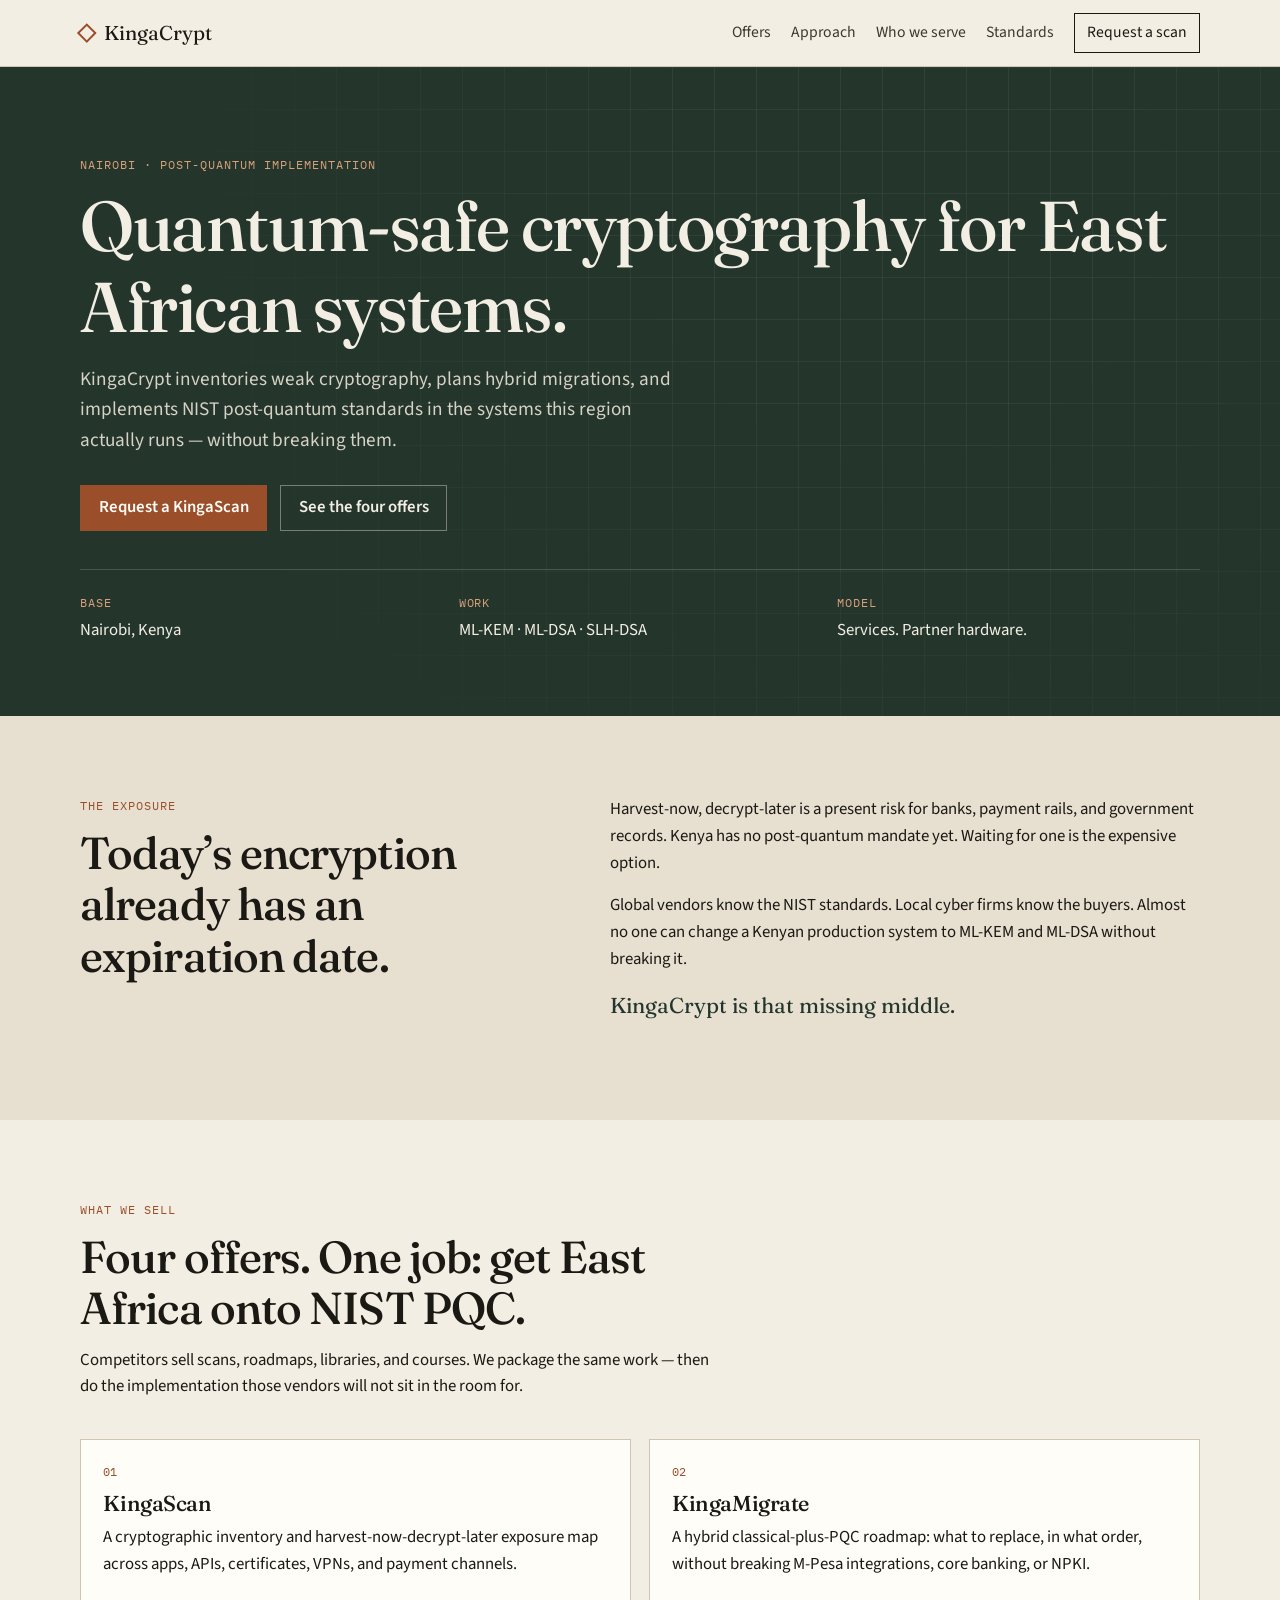
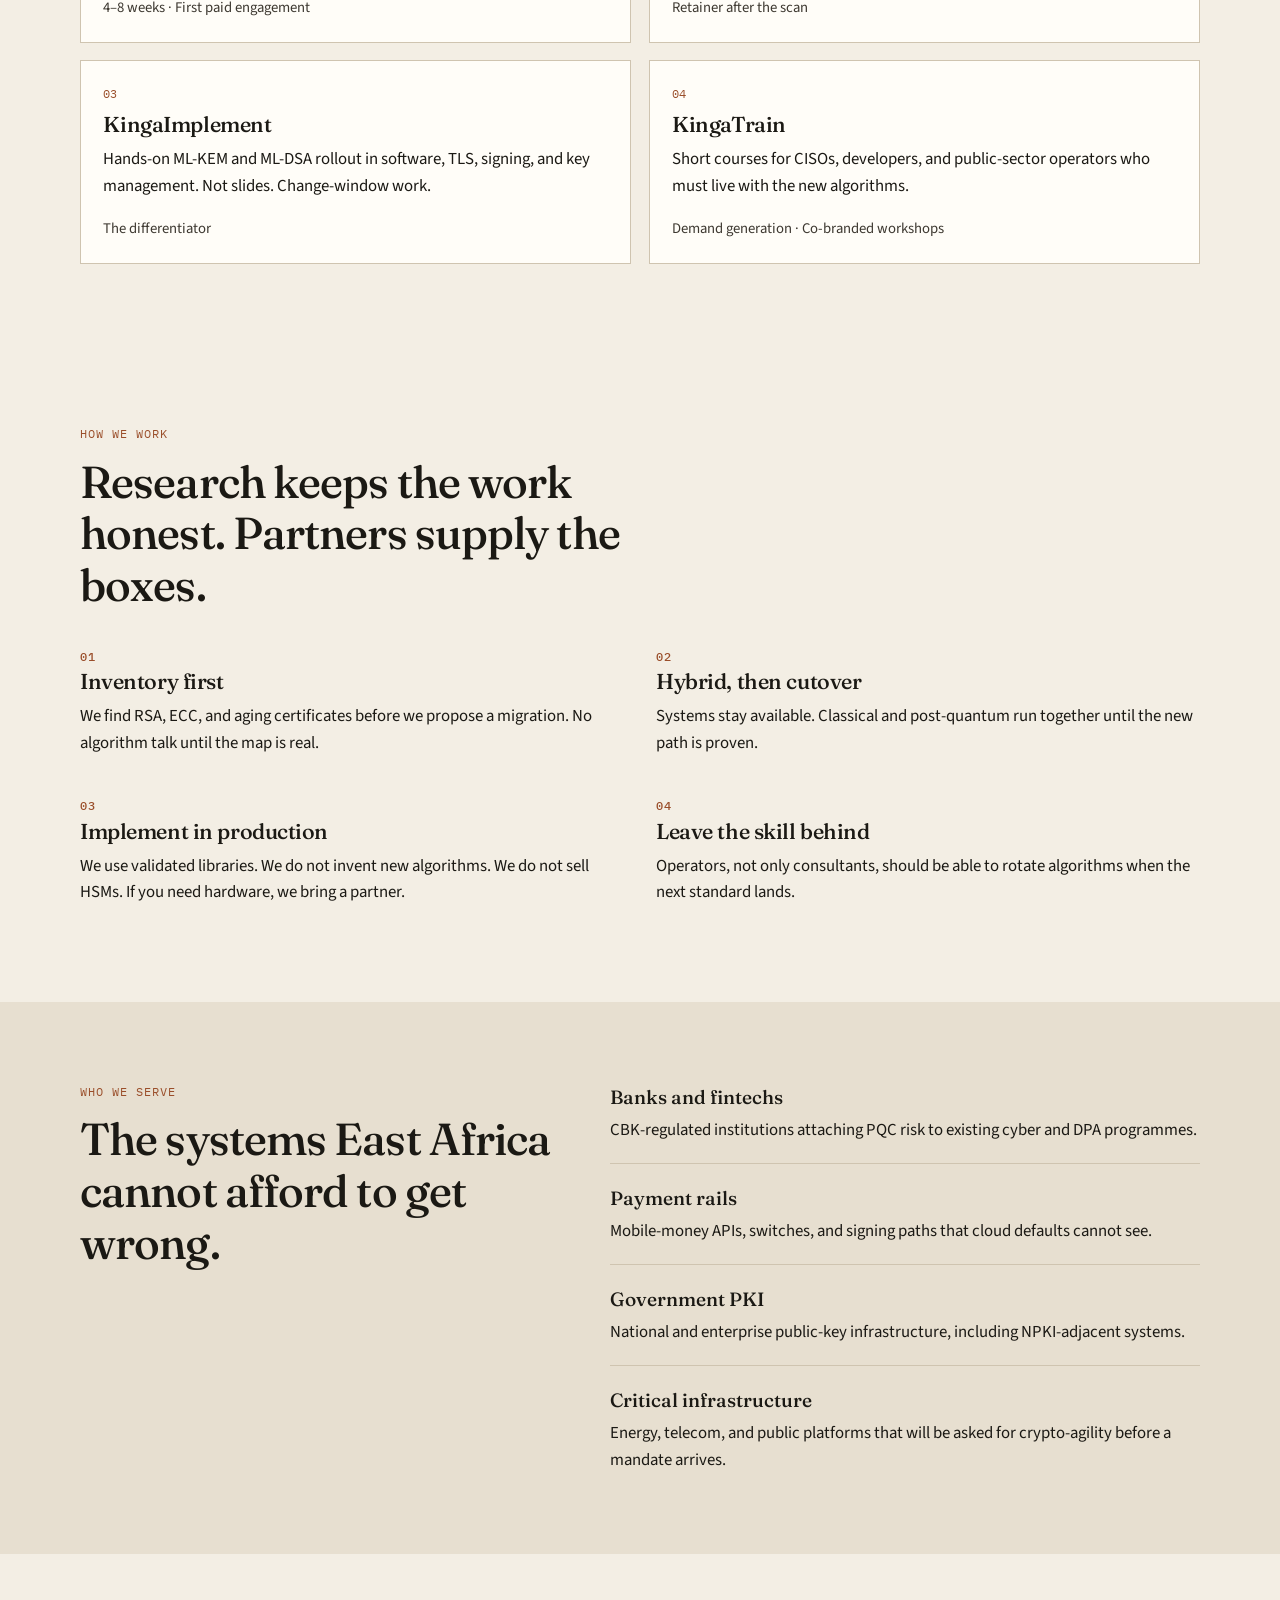
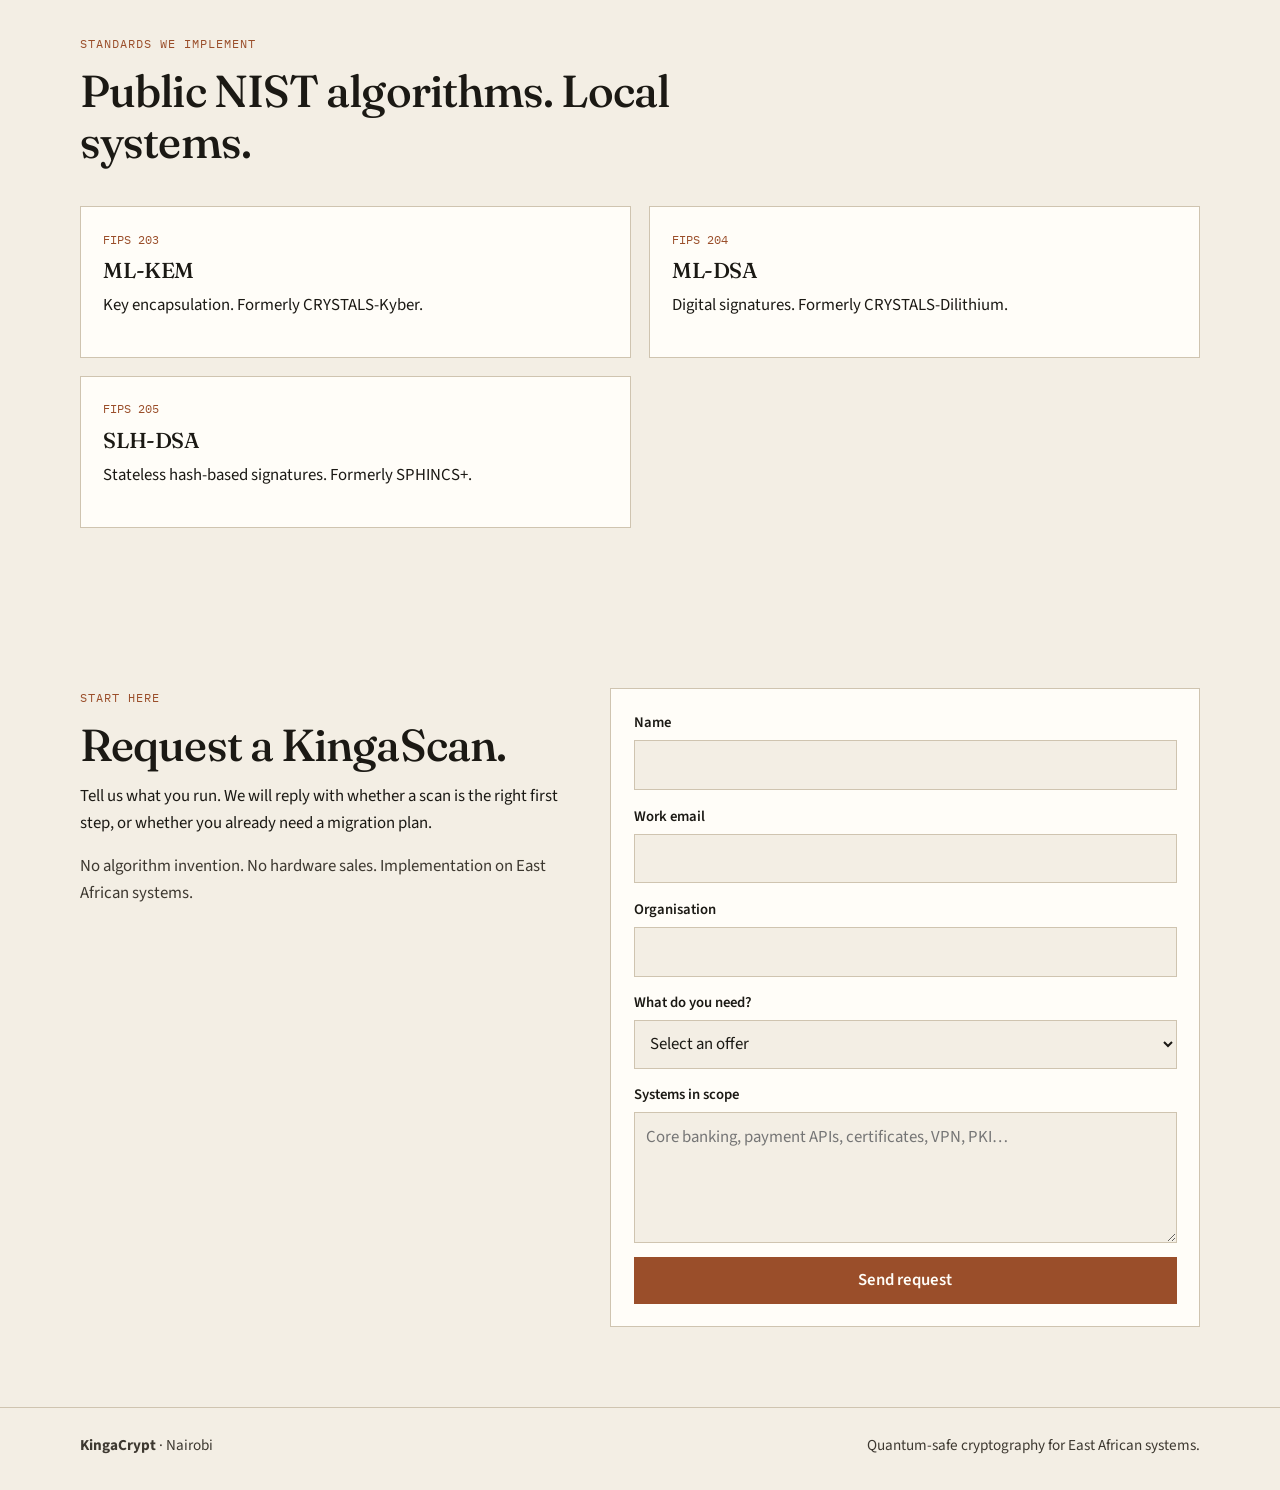
==== public/index.html @ 678ce4f2 "Point Workers assets at public so .git is not uploaded." ====
<!DOCTYPE html>
<html lang="en">
  <head>
    <meta charset="utf-8" />
    <meta name="viewport" content="width=device-width, initial-scale=1" />
    <title>KingaCrypt — Quantum-safe cryptography for East African systems</title>
    <meta
      name="description"
      content="Nairobi-based post-quantum implementation firm. We inventory cryptographic exposure, plan hybrid migrations, and implement NIST ML-KEM and ML-DSA in East African systems."
    />
    <link rel="icon" href="favicon.svg" type="image/svg+xml" />
    <link rel="preconnect" href="https://fonts.googleapis.com" />
    <link rel="preconnect" href="https://fonts.gstatic.com" crossorigin />
    <link
      href="https://fonts.googleapis.com/css2?family=Fraunces:opsz,wght@9..144,500;9..144,600&family=IBM+Plex+Mono:wght@400;500&family=Source+Sans+3:wght@400;500;600&display=swap"
      rel="stylesheet"
    />
    <link rel="stylesheet" href="styles.css" />
  </head>
  <body>
    <a class="skip-link" href="#main">Skip to content</a>

    <header class="site-header" id="top">
      <div class="shell header-inner">
        <a class="brand" href="#top" aria-label="KingaCrypt home">
          <span class="brand-mark" aria-hidden="true"></span>
          <span class="brand-name">KingaCrypt</span>
        </a>
        <button
          class="nav-toggle"
          type="button"
          aria-expanded="false"
          aria-controls="site-nav"
        >
          Menu
        </button>
        <nav class="site-nav" id="site-nav" aria-label="Primary">
          <a href="#offers">Offers</a>
          <a href="#approach">Approach</a>
          <a href="#who">Who we serve</a>
          <a href="#standards">Standards</a>
          <a class="nav-cta" href="#contact">Request a scan</a>
        </nav>
      </div>
    </header>

    <main id="main">
      <section class="hero">
        <div class="hero-lattice" aria-hidden="true"></div>
        <div class="shell hero-inner">
          <p class="eyebrow">Nairobi · Post-quantum implementation</p>
          <h1>Quantum-safe cryptography for East African systems.</h1>
          <p class="lede">
            KingaCrypt inventories weak cryptography, plans hybrid migrations,
            and implements NIST post-quantum standards in the systems this
            region actually runs — without breaking them.
          </p>
          <div class="hero-actions">
            <a class="btn btn-primary" href="#contact">Request a KingaScan</a>
            <a class="btn btn-ghost" href="#offers">See the four offers</a>
          </div>
          <dl class="hero-meta">
            <div>
              <dt>Base</dt>
              <dd>Nairobi, Kenya</dd>
            </div>
            <div>
              <dt>Work</dt>
              <dd>ML-KEM · ML-DSA · SLH-DSA</dd>
            </div>
            <div>
              <dt>Model</dt>
              <dd>Services. Partner hardware.</dd>
            </div>
          </dl>
        </div>
      </section>

      <section class="problem" id="problem">
        <div class="shell split">
          <div>
            <p class="eyebrow">The exposure</p>
            <h2>Today’s encryption already has an expiration date.</h2>
          </div>
          <div class="prose">
            <p>
              Harvest-now, decrypt-later is a present risk for banks, payment
              rails, and government records. Kenya has no post-quantum mandate
              yet. Waiting for one is the expensive option.
            </p>
            <p>
              Global vendors know the NIST standards. Local cyber firms know
              the buyers. Almost no one can change a Kenyan production system
              to ML-KEM and ML-DSA without breaking it.
            </p>
            <p class="emphasis">KingaCrypt is that missing middle.</p>
          </div>
        </div>
      </section>

      <section class="offers" id="offers">
        <div class="shell">
          <div class="section-head">
            <p class="eyebrow">What we sell</p>
            <h2>Four offers. One job: get East Africa onto NIST PQC.</h2>
            <p>
              Competitors sell scans, roadmaps, libraries, and courses. We
              package the same work — then do the implementation those vendors
              will not sit in the room for.
            </p>
          </div>
          <div class="offer-grid">
            <article class="offer">
              <p class="offer-code">01</p>
              <h3>KingaScan</h3>
              <p>
                A cryptographic inventory and harvest-now-decrypt-later
                exposure map across apps, APIs, certificates, VPNs, and
                payment channels.
              </p>
              <p class="offer-meta">4–8 weeks · First paid engagement</p>
            </article>
            <article class="offer">
              <p class="offer-code">02</p>
              <h3>KingaMigrate</h3>
              <p>
                A hybrid classical-plus-PQC roadmap: what to replace, in what
                order, without breaking M-Pesa integrations, core banking, or
                NPKI.
              </p>
              <p class="offer-meta">Retainer after the scan</p>
            </article>
            <article class="offer">
              <p class="offer-code">03</p>
              <h3>KingaImplement</h3>
              <p>
                Hands-on ML-KEM and ML-DSA rollout in software, TLS, signing,
                and key management. Not slides. Change-window work.
              </p>
              <p class="offer-meta">The differentiator</p>
            </article>
            <article class="offer">
              <p class="offer-code">04</p>
              <h3>KingaTrain</h3>
              <p>
                Short courses for CISOs, developers, and public-sector
                operators who must live with the new algorithms.
              </p>
              <p class="offer-meta">Demand generation · Co-branded workshops</p>
            </article>
          </div>
        </div>
      </section>

      <section class="approach" id="approach">
        <div class="shell">
          <div class="section-head">
            <p class="eyebrow">How we work</p>
            <h2>Research keeps the work honest. Partners supply the boxes.</h2>
          </div>
          <ol class="steps">
            <li>
              <h3>Inventory first</h3>
              <p>
                We find RSA, ECC, and aging certificates before we propose a
                migration. No algorithm talk until the map is real.
              </p>
            </li>
            <li>
              <h3>Hybrid, then cutover</h3>
              <p>
                Systems stay available. Classical and post-quantum run together
                until the new path is proven.
              </p>
            </li>
            <li>
              <h3>Implement in production</h3>
              <p>
                We use validated libraries. We do not invent new algorithms. We
                do not sell HSMs. If you need hardware, we bring a partner.
              </p>
            </li>
            <li>
              <h3>Leave the skill behind</h3>
              <p>
                Operators, not only consultants, should be able to rotate
                algorithms when the next standard lands.
              </p>
            </li>
          </ol>
        </div>
      </section>

      <section class="who" id="who">
        <div class="shell split">
          <div>
            <p class="eyebrow">Who we serve</p>
            <h2>The systems East Africa cannot afford to get wrong.</h2>
          </div>
          <ul class="who-list">
            <li>
              <strong>Banks and fintechs</strong>
              CBK-regulated institutions attaching PQC risk to existing cyber
              and DPA programmes.
            </li>
            <li>
              <strong>Payment rails</strong>
              Mobile-money APIs, switches, and signing paths that cloud
              defaults cannot see.
            </li>
            <li>
              <strong>Government PKI</strong>
              National and enterprise public-key infrastructure, including
              NPKI-adjacent systems.
            </li>
            <li>
              <strong>Critical infrastructure</strong>
              Energy, telecom, and public platforms that will be asked for
              crypto-agility before a mandate arrives.
            </li>
          </ul>
        </div>
      </section>

      <section class="standards" id="standards">
        <div class="shell">
          <div class="section-head">
            <p class="eyebrow">Standards we implement</p>
            <h2>Public NIST algorithms. Local systems.</h2>
          </div>
          <div class="std-grid">
            <article>
              <p class="std-code">FIPS 203</p>
              <h3>ML-KEM</h3>
              <p>Key encapsulation. Formerly CRYSTALS-Kyber.</p>
            </article>
            <article>
              <p class="std-code">FIPS 204</p>
              <h3>ML-DSA</h3>
              <p>Digital signatures. Formerly CRYSTALS-Dilithium.</p>
            </article>
            <article>
              <p class="std-code">FIPS 205</p>
              <h3>SLH-DSA</h3>
              <p>Stateless hash-based signatures. Formerly SPHINCS+.</p>
            </article>
          </div>
        </div>
      </section>

      <section class="contact" id="contact">
        <div class="shell contact-grid">
          <div>
            <p class="eyebrow">Start here</p>
            <h2>Request a KingaScan.</h2>
            <p>
              Tell us what you run. We will reply with whether a scan is the
              right first step, or whether you already need a migration plan.
            </p>
            <p class="contact-note">
              No algorithm invention. No hardware sales. Implementation on
              East African systems.
            </p>
          </div>
          <form class="contact-form" id="scan-form" novalidate>
            <div class="field">
              <label for="name">Name</label>
              <input id="name" name="name" type="text" autocomplete="name" required />
            </div>
            <div class="field">
              <label for="email">Work email</label>
              <input
                id="email"
                name="email"
                type="email"
                autocomplete="email"
                required
              />
            </div>
            <div class="field">
              <label for="org">Organisation</label>
              <input id="org" name="org" type="text" autocomplete="organization" required />
            </div>
            <div class="field">
              <label for="need">What do you need?</label>
              <select id="need" name="need" required>
                <option value="">Select an offer</option>
                <option value="scan">KingaScan — cryptographic inventory</option>
                <option value="migrate">KingaMigrate — hybrid roadmap</option>
                <option value="implement">KingaImplement — production rollout</option>
                <option value="train">KingaTrain — team workshop</option>
              </select>
            </div>
            <div class="field">
              <label for="message">Systems in scope</label>
              <textarea
                id="message"
                name="message"
                rows="4"
                placeholder="Core banking, payment APIs, certificates, VPN, PKI…"
              ></textarea>
            </div>
            <p class="form-status" id="form-status" role="status" hidden></p>
            <button class="btn btn-primary" type="submit">Send request</button>
          </form>
        </div>
      </section>
    </main>

    <footer class="site-footer">
      <div class="shell footer-inner">
        <p><strong>KingaCrypt</strong> · Nairobi</p>
        <p>Quantum-safe cryptography for East African systems.</p>
      </div>
    </footer>

    <script src="main.js"></script>
  </body>
</html>
---- public/styles.css ----
:root {
  --ink: #1b1914;
  --ink-soft: #3d3830;
  --paper: #f3eee4;
  --paper-deep: #e7dfd0;
  --rule: #cfc4b0;
  --copper: #9a4e2a;
  --copper-deep: #7c3c1f;
  --forest: #24362c;
  --forest-soft: #335043;
  --white: #fffdf8;
  --danger: #8a2a1f;
  --max: 1120px;
  --serif: "Fraunces", "Times New Roman", serif;
  --sans: "Source Sans 3", "Segoe UI", sans-serif;
  --mono: "IBM Plex Mono", "Consolas", monospace;
}

*,
*::before,
*::after {
  box-sizing: border-box;
}

html {
  scroll-behavior: smooth;
  scroll-padding-top: 5rem;
}

body {
  margin: 0;
  color: var(--ink);
  background: var(--paper);
  font-family: var(--sans);
  font-size: 1.05rem;
  line-height: 1.6;
}

img {
  max-width: 100%;
}

a {
  color: var(--copper-deep);
}

h1,
h2,
h3 {
  font-family: var(--serif);
  font-weight: 500;
  line-height: 1.15;
  letter-spacing: -0.02em;
}

h1 {
  font-size: clamp(2.4rem, 6vw, 4.4rem);
  margin: 0 0 1rem;
}

h2 {
  font-size: clamp(1.8rem, 4vw, 2.8rem);
  margin: 0 0 0.8rem;
}

h3 {
  font-size: 1.35rem;
  margin: 0 0 0.5rem;
}

p {
  margin: 0 0 1rem;
}

ul,
ol {
  margin: 0;
  padding: 0;
}

.skip-link {
  position: absolute;
  left: 1rem;
  top: -3rem;
  background: var(--ink);
  color: var(--white);
  padding: 0.5rem 0.8rem;
  z-index: 20;
}

.skip-link:focus {
  top: 1rem;
}

.shell {
  width: min(var(--max), calc(100% - 2.4rem));
  margin: 0 auto;
}

.eyebrow {
  font-family: var(--mono);
  font-size: 0.78rem;
  letter-spacing: 0.08em;
  text-transform: uppercase;
  color: var(--copper);
  margin-bottom: 0.7rem;
}

.lede {
  font-size: 1.2rem;
  color: var(--ink-soft);
  max-width: 38rem;
}

.emphasis {
  font-family: var(--serif);
  font-size: 1.35rem;
  color: var(--forest);
}

.site-header {
  position: sticky;
  top: 0;
  z-index: 10;
  background: rgba(243, 238, 228, 0.94);
  border-bottom: 1px solid var(--rule);
}

.header-inner {
  display: flex;
  align-items: center;
  justify-content: space-between;
  gap: 1rem;
  min-height: 4.1rem;
}

.brand {
  display: flex;
  align-items: center;
  gap: 0.65rem;
  text-decoration: none;
  color: var(--ink);
}

.brand-mark {
  width: 0.85rem;
  height: 0.85rem;
  border: 2px solid var(--copper);
  transform: rotate(45deg);
}

.brand-name {
  font-family: var(--serif);
  font-size: 1.25rem;
}

.nav-toggle {
  display: none;
  border: 1px solid var(--rule);
  background: var(--white);
  color: var(--ink);
  font: inherit;
  padding: 0.4rem 0.7rem;
}

.site-nav {
  display: flex;
  align-items: center;
  gap: 1.25rem;
}

.site-nav a {
  text-decoration: none;
  color: var(--ink-soft);
  font-size: 0.98rem;
}

.site-nav a:hover,
.site-nav a:focus-visible {
  color: var(--ink);
}

.nav-cta {
  border: 1px solid var(--ink);
  padding: 0.4rem 0.75rem;
  color: var(--ink) !important;
}

.hero {
  position: relative;
  overflow: hidden;
  background: var(--forest);
  color: var(--paper);
  padding: 5.5rem 0 4.5rem;
}

.hero-lattice {
  position: absolute;
  inset: 0;
  background-image:
    linear-gradient(rgba(243, 238, 228, 0.06) 1px, transparent 1px),
    linear-gradient(90deg, rgba(243, 238, 228, 0.06) 1px, transparent 1px);
  background-size: 42px 42px;
  mask-image: radial-gradient(circle at 70% 20%, #000 20%, transparent 75%);
}

.hero-inner {
  position: relative;
}

.hero .eyebrow {
  color: #d9a07a;
}

.hero .lede {
  color: #d8d2c6;
}

.hero-actions {
  display: flex;
  flex-wrap: wrap;
  gap: 0.8rem;
  margin: 1.8rem 0 2.4rem;
}

.btn {
  display: inline-flex;
  align-items: center;
  justify-content: center;
  min-height: 2.7rem;
  padding: 0.55rem 1.1rem;
  text-decoration: none;
  font: inherit;
  font-weight: 600;
  border: 1px solid transparent;
  cursor: pointer;
}

.btn-primary {
  background: var(--copper);
  color: var(--white);
  border-color: var(--copper);
}

.btn-primary:hover,
.btn-primary:focus-visible {
  background: var(--copper-deep);
}

.btn-ghost {
  background: transparent;
  color: var(--paper);
  border-color: rgba(243, 238, 228, 0.4);
}

.hero-meta {
  display: grid;
  grid-template-columns: repeat(3, minmax(0, 1fr));
  gap: 1rem;
  margin: 0;
  padding-top: 1.5rem;
  border-top: 1px solid rgba(243, 238, 228, 0.18);
}

.hero-meta dt {
  font-family: var(--mono);
  font-size: 0.72rem;
  letter-spacing: 0.08em;
  text-transform: uppercase;
  color: #d9a07a;
}

.hero-meta dd {
  margin: 0.25rem 0 0;
}

.problem,
.offers,
.approach,
.who,
.standards,
.contact {
  padding: 5rem 0;
}

.problem,
.who {
  background: var(--paper-deep);
}

.split {
  display: grid;
  grid-template-columns: minmax(0, 0.9fr) minmax(0, 1.1fr);
  gap: 3rem;
  align-items: start;
}

.section-head {
  max-width: 40rem;
  margin-bottom: 2.4rem;
}

.offer-grid,
.std-grid {
  display: grid;
  grid-template-columns: repeat(2, minmax(0, 1fr));
  gap: 1.1rem;
}

.offer,
.std-grid article {
  background: var(--white);
  border: 1px solid var(--rule);
  padding: 1.4rem;
}

.offer-code,
.std-code {
  font-family: var(--mono);
  font-size: 0.78rem;
  color: var(--copper);
  margin-bottom: 0.6rem;
}

.offer-meta {
  margin: 1.1rem 0 0;
  font-size: 0.92rem;
  color: var(--ink-soft);
}

.steps {
  list-style: none;
  display: grid;
  grid-template-columns: repeat(2, minmax(0, 1fr));
  gap: 1.6rem 2rem;
  counter-reset: step;
}

.steps li {
  counter-increment: step;
}

.steps h3::before {
  content: counter(step, decimal-leading-zero);
  display: block;
  font-family: var(--mono);
  font-size: 0.78rem;
  color: var(--copper);
  margin-bottom: 0.45rem;
  letter-spacing: 0.06em;
}

.who-list {
  list-style: none;
}

.who-list li + li {
  margin-top: 1.2rem;
  padding-top: 1.2rem;
  border-top: 1px solid var(--rule);
}

.who-list strong {
  display: block;
  font-family: var(--serif);
  font-size: 1.2rem;
  font-weight: 500;
  margin-bottom: 0.25rem;
}

.contact-grid {
  display: grid;
  grid-template-columns: minmax(0, 0.9fr) minmax(0, 1.1fr);
  gap: 3rem;
}

.contact-note {
  color: var(--ink-soft);
}

.contact-form {
  display: grid;
  gap: 0.9rem;
  background: var(--white);
  border: 1px solid var(--rule);
  padding: 1.4rem;
}

.field {
  display: grid;
  gap: 0.35rem;
}

.field label {
  font-size: 0.92rem;
  font-weight: 600;
}

.field input,
.field select,
.field textarea {
  width: 100%;
  border: 1px solid var(--rule);
  background: var(--paper);
  color: var(--ink);
  font: inherit;
  padding: 0.65rem 0.7rem;
}

.field input:focus,
.field select:focus,
.field textarea:focus {
  outline: 2px solid var(--forest-soft);
  outline-offset: 1px;
}

.field.invalid input,
.field.invalid select,
.field.invalid textarea {
  border-color: var(--danger);
}

.form-status {
  margin: 0;
  font-size: 0.95rem;
}

.form-status.is-error {
  color: var(--danger);
}

.form-status.is-success {
  color: var(--forest);
}

.site-footer {
  border-top: 1px solid var(--rule);
  padding: 1.6rem 0 2rem;
  color: var(--ink-soft);
  font-size: 0.95rem;
}

.footer-inner {
  display: flex;
  justify-content: space-between;
  gap: 1rem;
  flex-wrap: wrap;
}

.site-footer p {
  margin: 0;
}

@media (max-width: 820px) {
  .nav-toggle {
    display: inline-flex;
  }

  .site-nav {
    display: none;
    position: absolute;
    left: 0;
    right: 0;
    top: 4.1rem;
    background: var(--paper);
    border-bottom: 1px solid var(--rule);
    flex-direction: column;
    align-items: stretch;
    padding: 0.8rem 1.2rem 1.1rem;
    gap: 0.7rem;
  }

  .site-nav.is-open {
    display: flex;
  }

  .hero-meta,
  .split,
  .offer-grid,
  .std-grid,
  .steps,
  .contact-grid {
    grid-template-columns: 1fr;
  }

  .hero {
    padding: 3.6rem 0 3rem;
  }

  .problem,
  .offers,
  .approach,
  .who,
  .standards,
  .contact {
    padding: 3.4rem 0;
  }
}
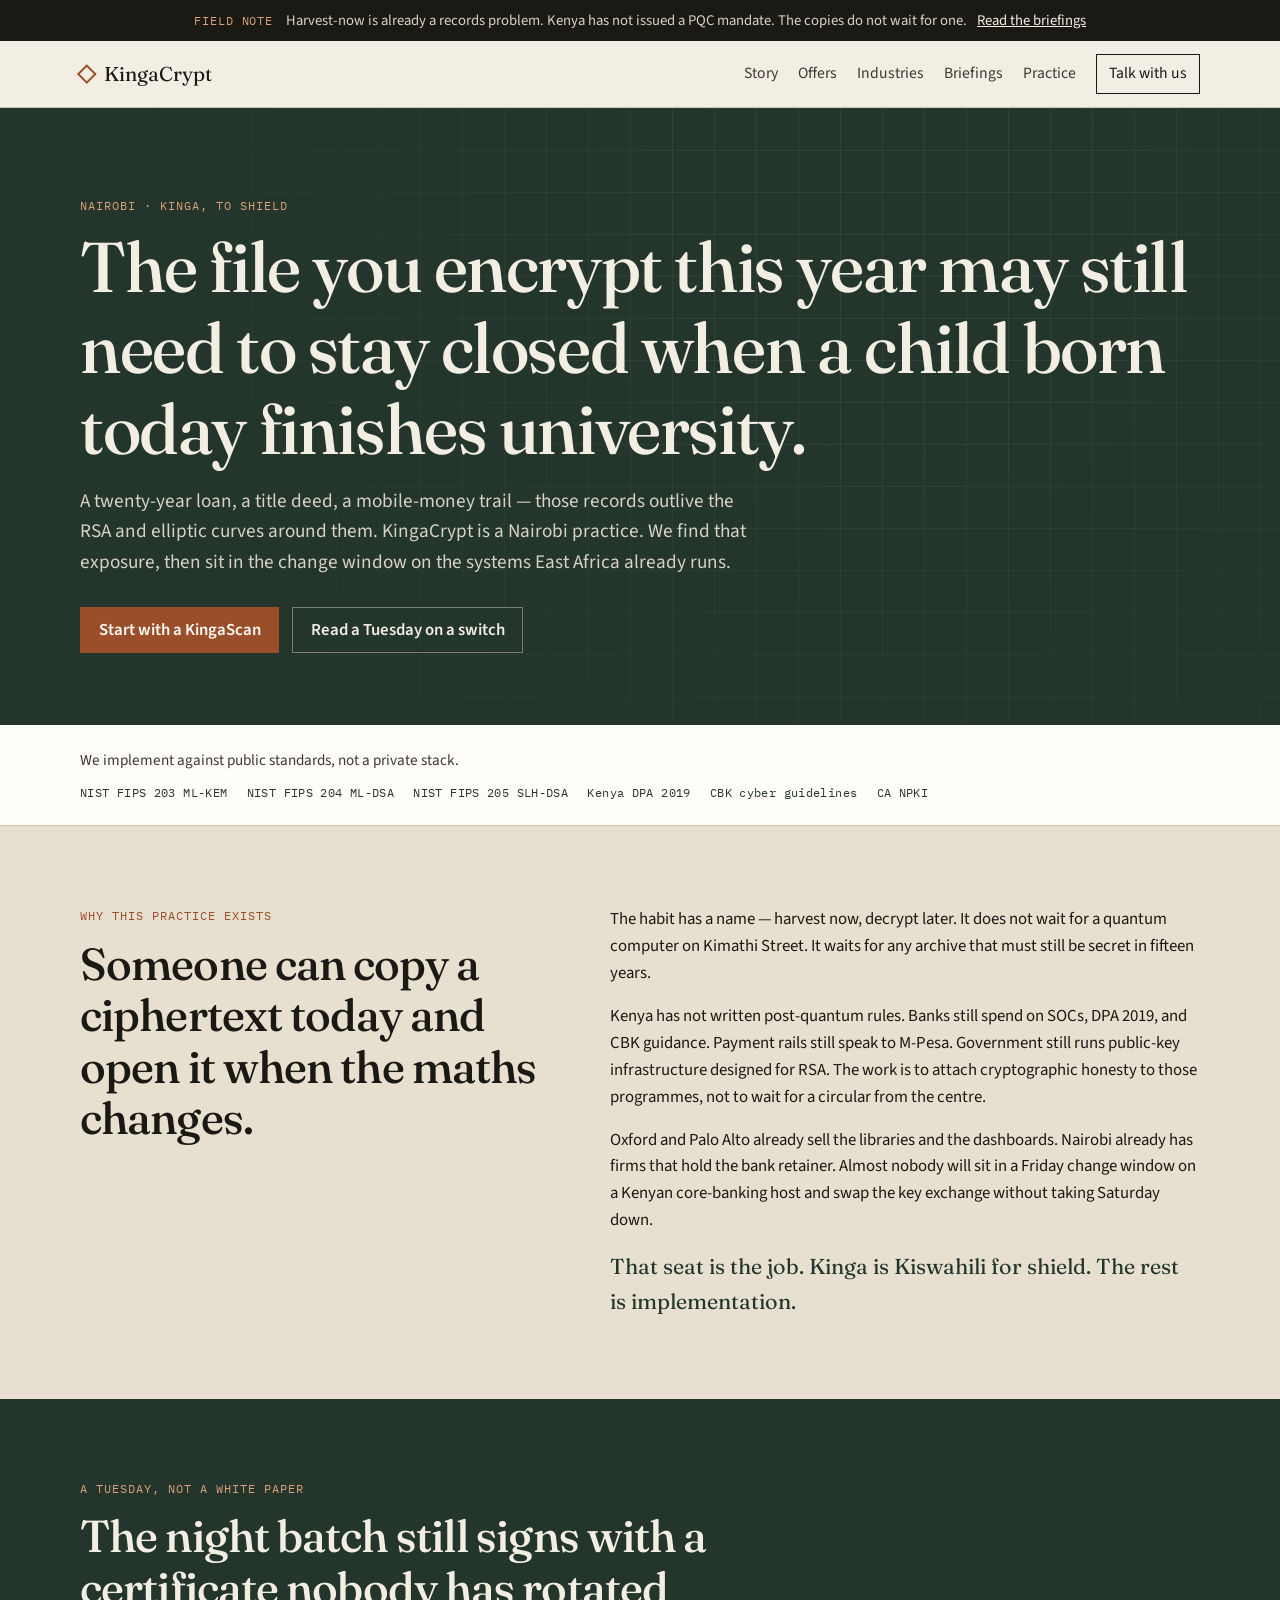
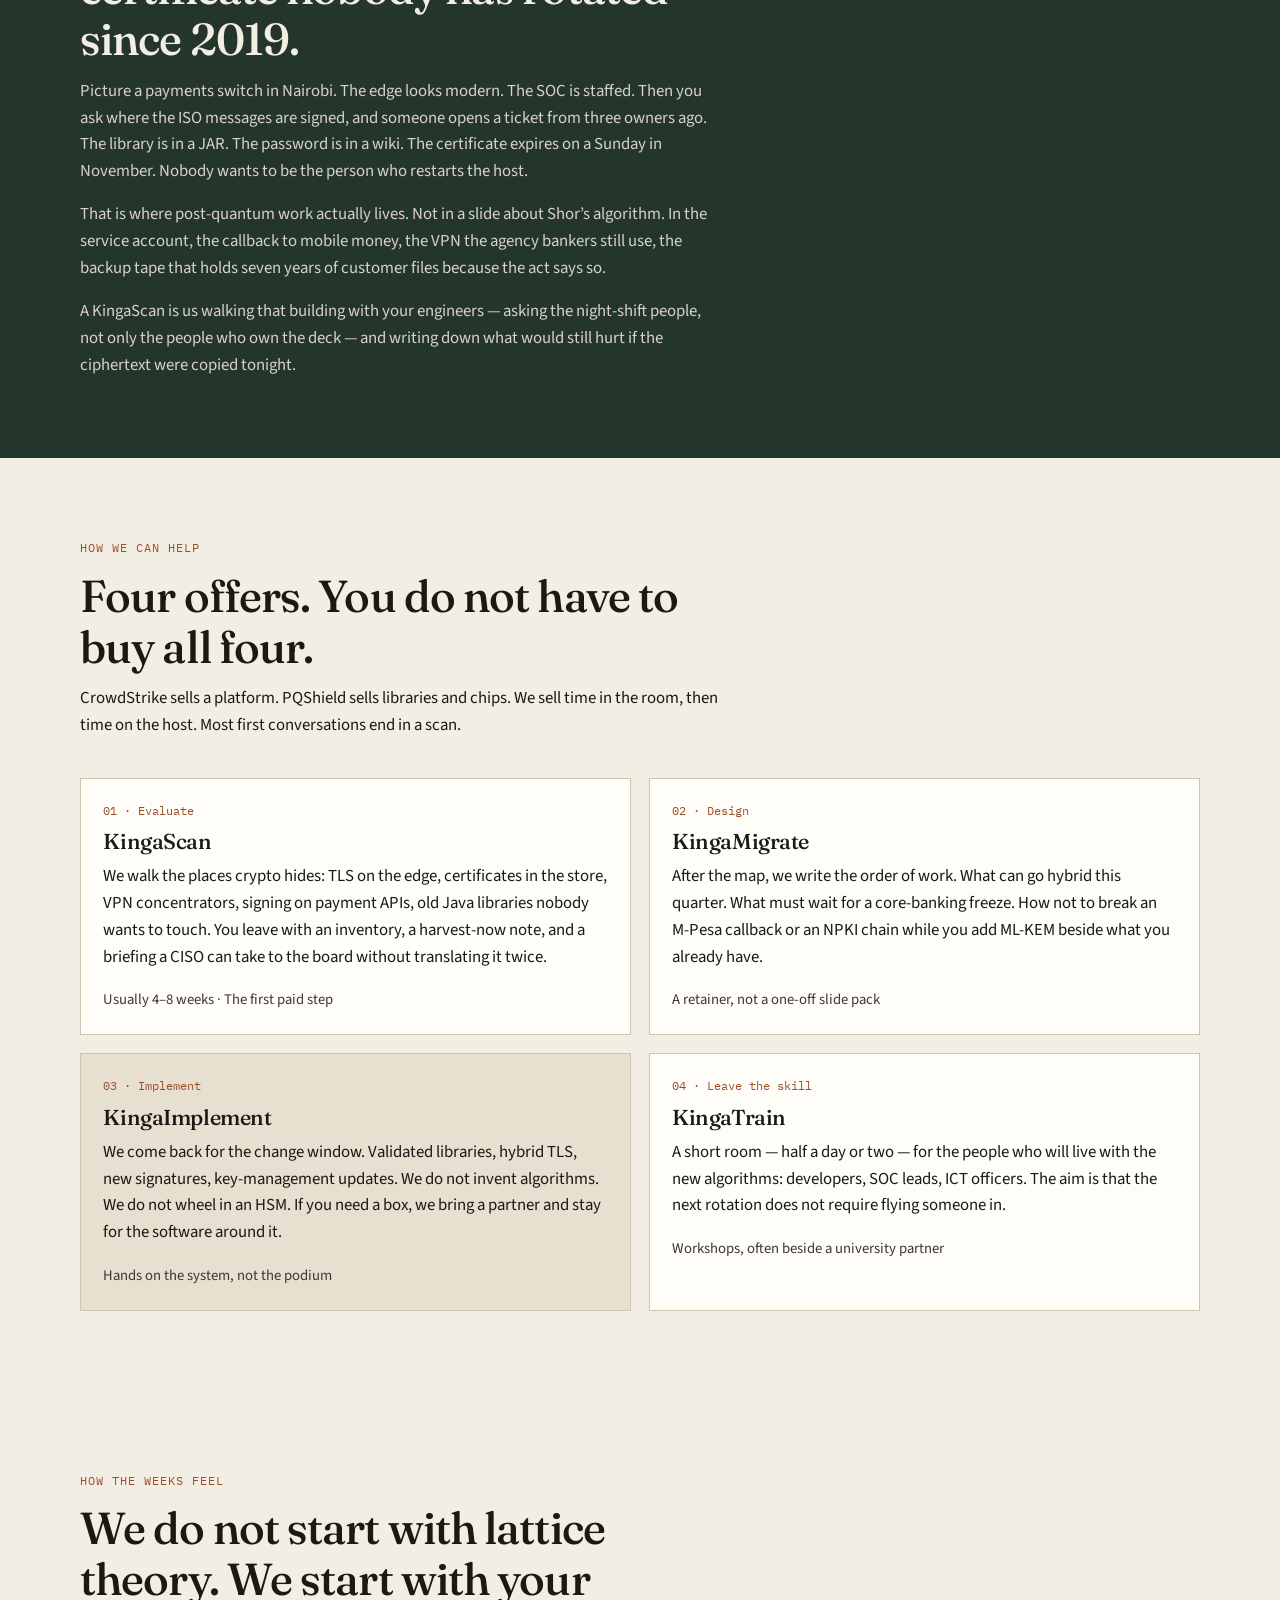
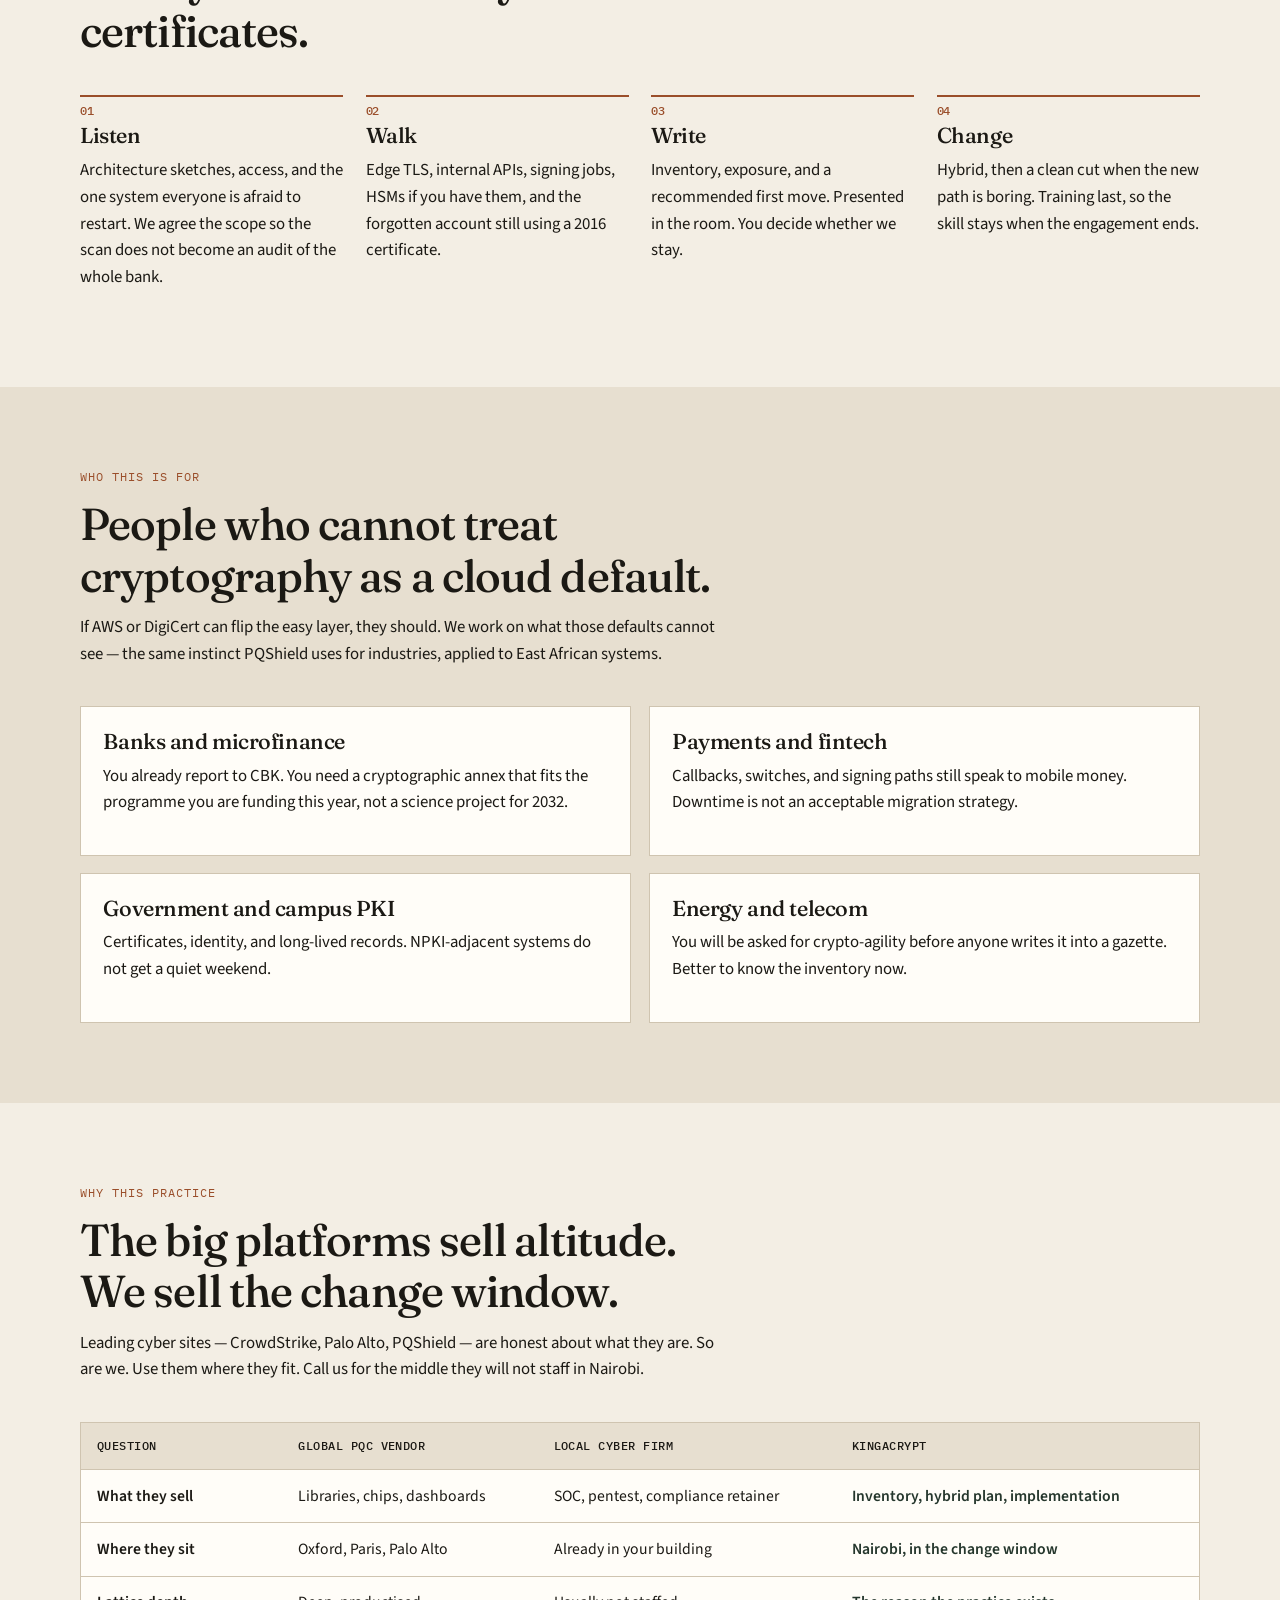
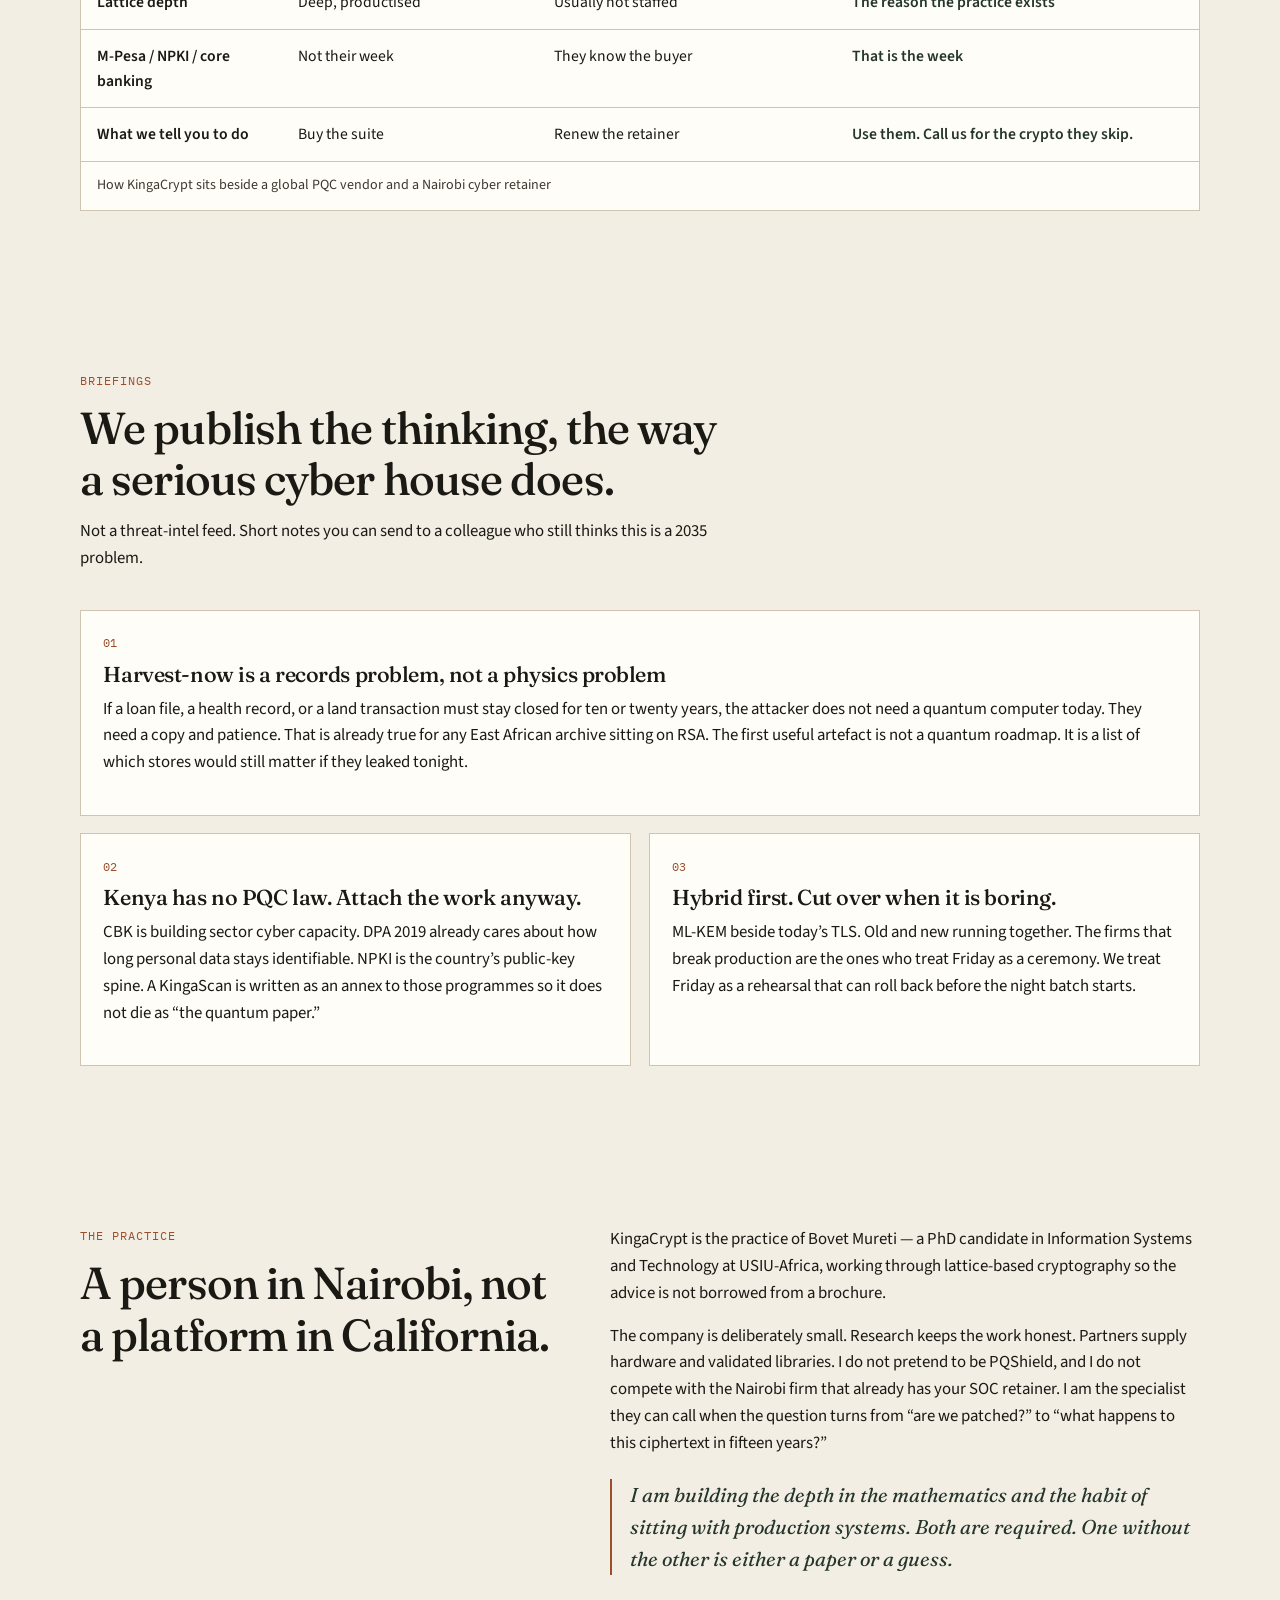
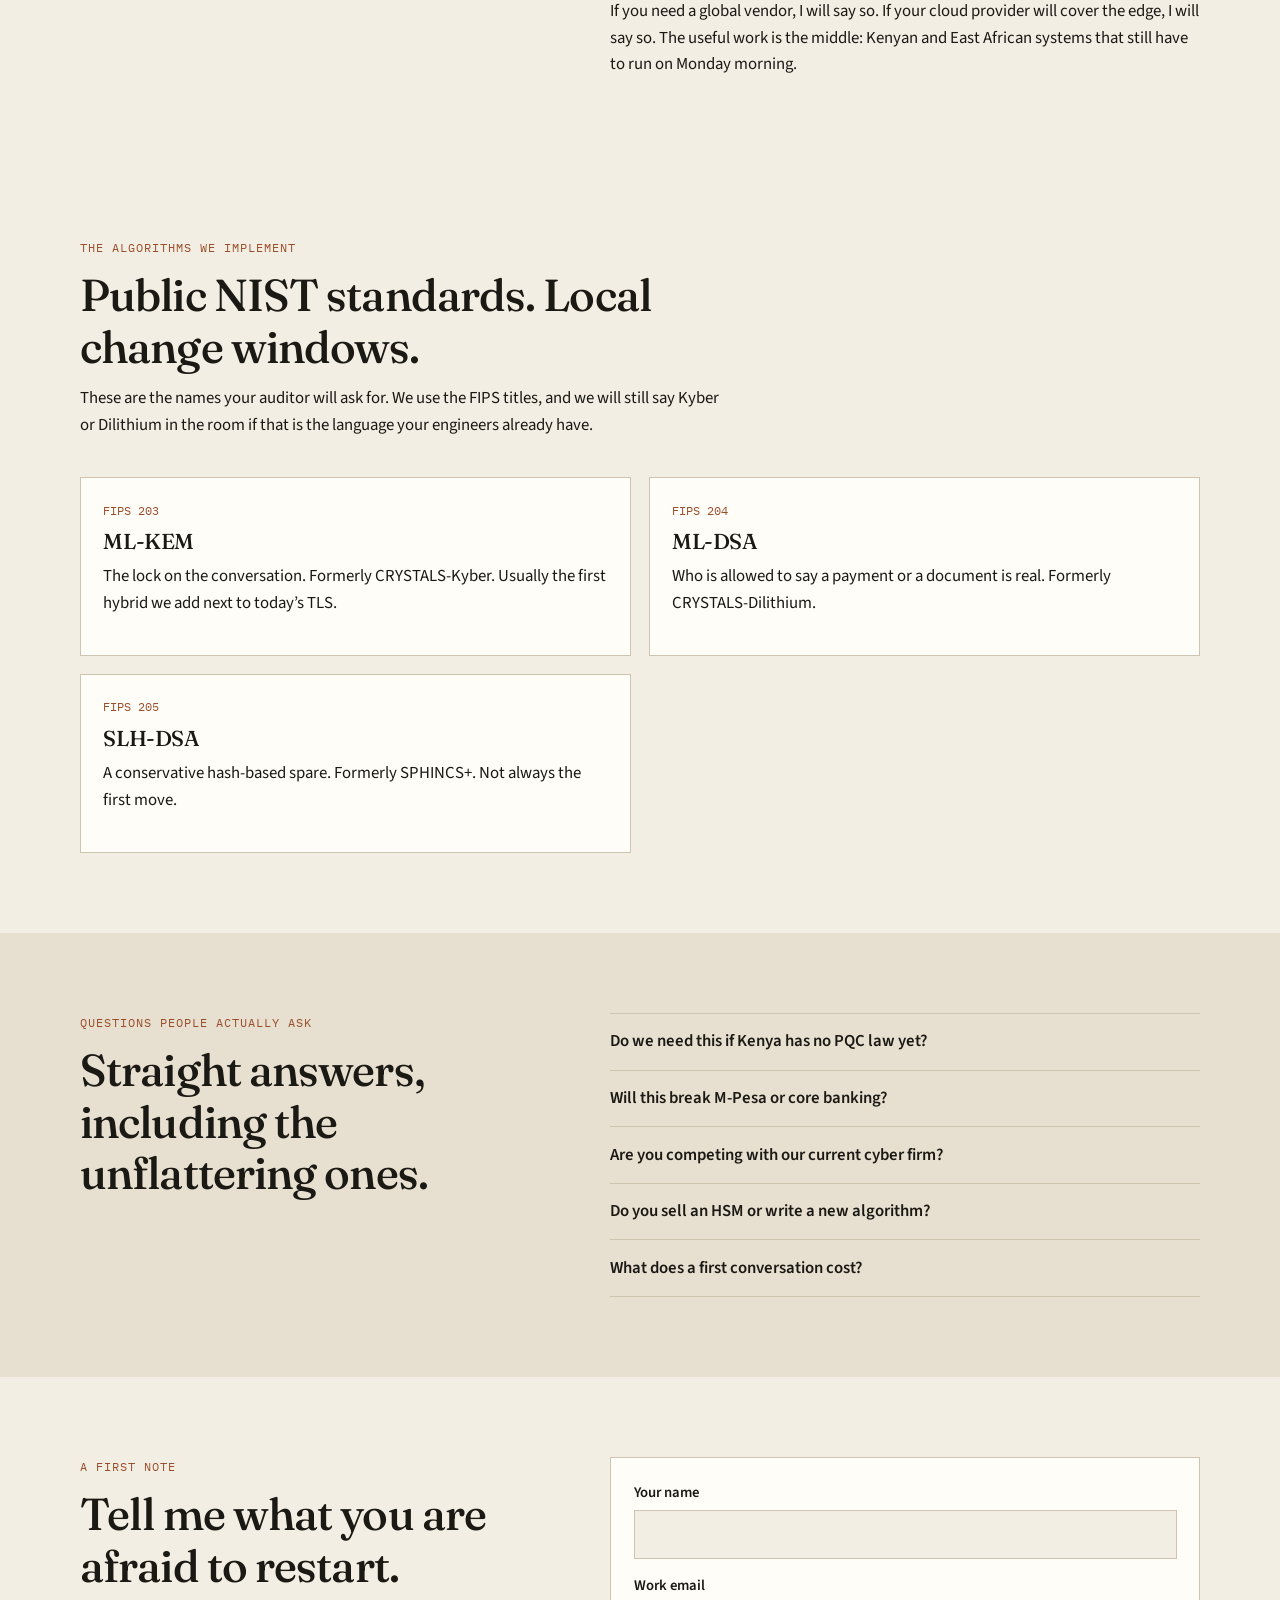
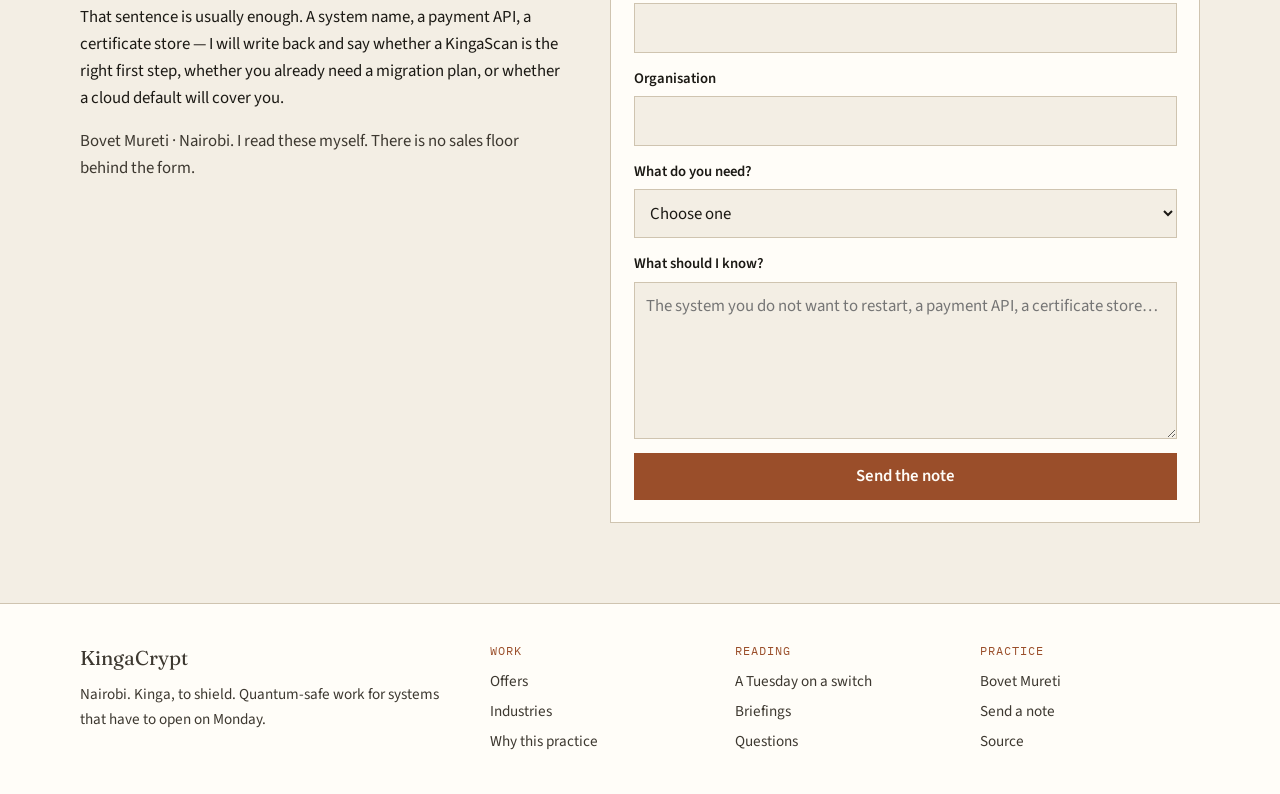
==== commit 23565bd2: "Humanize the landing page with field stories and richer copy." ====
--- a/public/index.html
+++ b/public/index.html
@@ -6,19 +6,26 @@
     <title>KingaCrypt — Quantum-safe cryptography for East African systems</title>
     <meta
       name="description"
-      content="Nairobi-based post-quantum implementation firm. We inventory cryptographic exposure, plan hybrid migrations, and implement NIST ML-KEM and ML-DSA in East African systems."
+      content="A Nairobi practice that finds weak cryptography, plans a hybrid migration, and implements NIST post-quantum standards in East African banks, payment rails, and public systems."
     />
     <link rel="icon" href="favicon.svg" type="image/svg+xml" />
     <link rel="preconnect" href="https://fonts.googleapis.com" />
     <link rel="preconnect" href="https://fonts.gstatic.com" crossorigin />
     <link
-      href="https://fonts.googleapis.com/css2?family=Fraunces:opsz,wght@9..144,500;9..144,600&family=IBM+Plex+Mono:wght@400;500&family=Source+Sans+3:wght@400;500;600&display=swap"
+      href="https://fonts.googleapis.com/css2?family=Fraunces:ital,opsz,wght@0,9..144,500;0,9..144,600;1,9..144,500&family=IBM+Plex+Mono:wght@400;500&family=Source+Sans+3:wght@400;500;600&display=swap"
       rel="stylesheet"
     />
     <link rel="stylesheet" href="styles.css" />
   </head>
   <body>
     <a class="skip-link" href="#main">Skip to content</a>
+
+    <p class="ribbon">
+      <span>Field note</span>
+      Harvest-now is already a records problem. Kenya has not issued a PQC
+      mandate. The copies do not wait for one.
+      <a href="#notes">Read the briefings</a>
+    </p>
 
     <header class="site-header" id="top">
       <div class="shell header-inner">
@@ -35,11 +42,12 @@
           Menu
         </button>
         <nav class="site-nav" id="site-nav" aria-label="Primary">
+          <a href="#story">Story</a>
           <a href="#offers">Offers</a>
-          <a href="#approach">Approach</a>
-          <a href="#who">Who we serve</a>
-          <a href="#standards">Standards</a>
-          <a class="nav-cta" href="#contact">Request a scan</a>
+          <a href="#industries">Industries</a>
+          <a href="#notes">Briefings</a>
+          <a href="#practice">Practice</a>
+          <a class="nav-cta" href="#contact">Talk with us</a>
         </nav>
       </div>
     </header>
@@ -48,52 +56,95 @@
       <section class="hero">
         <div class="hero-lattice" aria-hidden="true"></div>
         <div class="shell hero-inner">
-          <p class="eyebrow">Nairobi · Post-quantum implementation</p>
-          <h1>Quantum-safe cryptography for East African systems.</h1>
+          <p class="eyebrow">Nairobi · Kinga, to shield</p>
+          <h1>The file you encrypt this year may still need to stay closed when a child born today finishes university.</h1>
           <p class="lede">
-            KingaCrypt inventories weak cryptography, plans hybrid migrations,
-            and implements NIST post-quantum standards in the systems this
-            region actually runs — without breaking them.
+            A twenty-year loan, a title deed, a mobile-money trail — those
+            records outlive the RSA and elliptic curves around them. KingaCrypt
+            is a Nairobi practice. We find that exposure, then sit in the change
+            window on the systems East Africa already runs.
           </p>
           <div class="hero-actions">
-            <a class="btn btn-primary" href="#contact">Request a KingaScan</a>
-            <a class="btn btn-ghost" href="#offers">See the four offers</a>
-          </div>
-          <dl class="hero-meta">
-            <div>
-              <dt>Base</dt>
-              <dd>Nairobi, Kenya</dd>
-            </div>
-            <div>
-              <dt>Work</dt>
-              <dd>ML-KEM · ML-DSA · SLH-DSA</dd>
-            </div>
-            <div>
-              <dt>Model</dt>
-              <dd>Services. Partner hardware.</dd>
-            </div>
-          </dl>
-        </div>
-      </section>
-
-      <section class="problem" id="problem">
+            <a class="btn btn-primary" href="#contact">Start with a KingaScan</a>
+            <a class="btn btn-ghost" href="#field-note">Read a Tuesday on a switch</a>
+          </div>
+        </div>
+      </section>
+
+      <section class="trust" aria-label="Standards we work against">
+        <div class="shell trust-row">
+          <p>We implement against public standards, not a private stack.</p>
+          <ul>
+            <li>NIST FIPS 203 ML-KEM</li>
+            <li>NIST FIPS 204 ML-DSA</li>
+            <li>NIST FIPS 205 SLH-DSA</li>
+            <li>Kenya DPA 2019</li>
+            <li>CBK cyber guidelines</li>
+            <li>CA NPKI</li>
+          </ul>
+        </div>
+      </section>
+
+      <section class="problem" id="story">
         <div class="shell split">
           <div>
-            <p class="eyebrow">The exposure</p>
-            <h2>Today’s encryption already has an expiration date.</h2>
+            <p class="eyebrow">Why this practice exists</p>
+            <h2>Someone can copy a ciphertext today and open it when the maths changes.</h2>
           </div>
           <div class="prose">
             <p>
-              Harvest-now, decrypt-later is a present risk for banks, payment
-              rails, and government records. Kenya has no post-quantum mandate
-              yet. Waiting for one is the expensive option.
-            </p>
-            <p>
-              Global vendors know the NIST standards. Local cyber firms know
-              the buyers. Almost no one can change a Kenyan production system
-              to ML-KEM and ML-DSA without breaking it.
-            </p>
-            <p class="emphasis">KingaCrypt is that missing middle.</p>
+              The habit has a name — harvest now, decrypt later. It does not
+              wait for a quantum computer on Kimathi Street. It waits for any
+              archive that must still be secret in fifteen years.
+            </p>
+            <p>
+              Kenya has not written post-quantum rules. Banks still spend on
+              SOCs, DPA 2019, and CBK guidance. Payment rails still speak to
+              M-Pesa. Government still runs public-key infrastructure designed
+              for RSA. The work is to attach cryptographic honesty to those
+              programmes, not to wait for a circular from the centre.
+            </p>
+            <p>
+              Oxford and Palo Alto already sell the libraries and the
+              dashboards. Nairobi already has firms that hold the bank retainer.
+              Almost nobody will sit in a Friday change window on a Kenyan
+              core-banking host and swap the key exchange without taking
+              Saturday down.
+            </p>
+            <p class="emphasis">
+              That seat is the job. Kinga is Kiswahili for shield. The rest is
+              implementation.
+            </p>
+          </div>
+        </div>
+      </section>
+
+      <section class="field-note" id="field-note">
+        <div class="shell field-note-inner">
+          <p class="eyebrow">A Tuesday, not a white paper</p>
+          <h2>The night batch still signs with a certificate nobody has rotated since 2019.</h2>
+          <div class="prose">
+            <p>
+              Picture a payments switch in Nairobi. The edge looks modern. The
+              SOC is staffed. Then you ask where the ISO messages are signed,
+              and someone opens a ticket from three owners ago. The library is
+              in a JAR. The password is in a wiki. The certificate expires on a
+              Sunday in November. Nobody wants to be the person who restarts
+              the host.
+            </p>
+            <p>
+              That is where post-quantum work actually lives. Not in a slide
+              about Shor’s algorithm. In the service account, the callback to
+              mobile money, the VPN the agency bankers still use, the backup
+              tape that holds seven years of customer files because the act
+              says so.
+            </p>
+            <p>
+              A KingaScan is us walking that building with your engineers —
+              asking the night-shift people, not only the people who own the
+              deck — and writing down what would still hurt if the ciphertext
+              were copied tonight.
+            </p>
           </div>
         </div>
       </section>
@@ -101,149 +152,384 @@
       <section class="offers" id="offers">
         <div class="shell">
           <div class="section-head">
-            <p class="eyebrow">What we sell</p>
-            <h2>Four offers. One job: get East Africa onto NIST PQC.</h2>
-            <p>
-              Competitors sell scans, roadmaps, libraries, and courses. We
-              package the same work — then do the implementation those vendors
-              will not sit in the room for.
+            <p class="eyebrow">How we can help</p>
+            <h2>Four offers. You do not have to buy all four.</h2>
+            <p>
+              CrowdStrike sells a platform. PQShield sells libraries and chips.
+              We sell time in the room, then time on the host. Most first
+              conversations end in a scan.
             </p>
           </div>
           <div class="offer-grid">
             <article class="offer">
-              <p class="offer-code">01</p>
+              <p class="offer-code">01 · Evaluate</p>
               <h3>KingaScan</h3>
               <p>
-                A cryptographic inventory and harvest-now-decrypt-later
-                exposure map across apps, APIs, certificates, VPNs, and
-                payment channels.
-              </p>
-              <p class="offer-meta">4–8 weeks · First paid engagement</p>
+                We walk the places crypto hides: TLS on the edge, certificates
+                in the store, VPN concentrators, signing on payment APIs, old
+                Java libraries nobody wants to touch. You leave with an
+                inventory, a harvest-now note, and a briefing a CISO can take
+                to the board without translating it twice.
+              </p>
+              <p class="offer-meta">Usually 4–8 weeks · The first paid step</p>
             </article>
             <article class="offer">
-              <p class="offer-code">02</p>
+              <p class="offer-code">02 · Design</p>
               <h3>KingaMigrate</h3>
               <p>
-                A hybrid classical-plus-PQC roadmap: what to replace, in what
-                order, without breaking M-Pesa integrations, core banking, or
-                NPKI.
-              </p>
-              <p class="offer-meta">Retainer after the scan</p>
+                After the map, we write the order of work. What can go hybrid
+                this quarter. What must wait for a core-banking freeze. How
+                not to break an M-Pesa callback or an NPKI chain while you add
+                ML-KEM beside what you already have.
+              </p>
+              <p class="offer-meta">A retainer, not a one-off slide pack</p>
+            </article>
+            <article class="offer offer-feature">
+              <p class="offer-code">03 · Implement</p>
+              <h3>KingaImplement</h3>
+              <p>
+                We come back for the change window. Validated libraries, hybrid
+                TLS, new signatures, key-management updates. We do not invent
+                algorithms. We do not wheel in an HSM. If you need a box, we
+                bring a partner and stay for the software around it.
+              </p>
+              <p class="offer-meta">Hands on the system, not the podium</p>
             </article>
             <article class="offer">
-              <p class="offer-code">03</p>
-              <h3>KingaImplement</h3>
-              <p>
-                Hands-on ML-KEM and ML-DSA rollout in software, TLS, signing,
-                and key management. Not slides. Change-window work.
-              </p>
-              <p class="offer-meta">The differentiator</p>
-            </article>
-            <article class="offer">
-              <p class="offer-code">04</p>
+              <p class="offer-code">04 · Leave the skill</p>
               <h3>KingaTrain</h3>
               <p>
-                Short courses for CISOs, developers, and public-sector
-                operators who must live with the new algorithms.
-              </p>
-              <p class="offer-meta">Demand generation · Co-branded workshops</p>
-            </article>
-          </div>
-        </div>
-      </section>
-
-      <section class="approach" id="approach">
+                A short room — half a day or two — for the people who will live
+                with the new algorithms: developers, SOC leads, ICT officers.
+                The aim is that the next rotation does not require flying
+                someone in.
+              </p>
+              <p class="offer-meta">Workshops, often beside a university partner</p>
+            </article>
+          </div>
+        </div>
+      </section>
+
+      <section class="journey" id="work">
         <div class="shell">
           <div class="section-head">
-            <p class="eyebrow">How we work</p>
-            <h2>Research keeps the work honest. Partners supply the boxes.</h2>
-          </div>
-          <ol class="steps">
+            <p class="eyebrow">How the weeks feel</p>
+            <h2>We do not start with lattice theory. We start with your certificates.</h2>
+          </div>
+          <ol class="journey-steps">
             <li>
-              <h3>Inventory first</h3>
-              <p>
-                We find RSA, ECC, and aging certificates before we propose a
-                migration. No algorithm talk until the map is real.
+              <h3>Listen</h3>
+              <p>
+                Architecture sketches, access, and the one system everyone is
+                afraid to restart. We agree the scope so the scan does not
+                become an audit of the whole bank.
               </p>
             </li>
             <li>
-              <h3>Hybrid, then cutover</h3>
-              <p>
-                Systems stay available. Classical and post-quantum run together
-                until the new path is proven.
+              <h3>Walk</h3>
+              <p>
+                Edge TLS, internal APIs, signing jobs, HSMs if you have them,
+                and the forgotten account still using a 2016 certificate.
               </p>
             </li>
             <li>
-              <h3>Implement in production</h3>
-              <p>
-                We use validated libraries. We do not invent new algorithms. We
-                do not sell HSMs. If you need hardware, we bring a partner.
+              <h3>Write</h3>
+              <p>
+                Inventory, exposure, and a recommended first move. Presented
+                in the room. You decide whether we stay.
               </p>
             </li>
             <li>
-              <h3>Leave the skill behind</h3>
-              <p>
-                Operators, not only consultants, should be able to rotate
-                algorithms when the next standard lands.
+              <h3>Change</h3>
+              <p>
+                Hybrid, then a clean cut when the new path is boring. Training
+                last, so the skill stays when the engagement ends.
               </p>
             </li>
           </ol>
         </div>
       </section>
 
-      <section class="who" id="who">
+      <section class="who" id="industries">
+        <div class="shell">
+          <div class="section-head">
+            <p class="eyebrow">Who this is for</p>
+            <h2>People who cannot treat cryptography as a cloud default.</h2>
+            <p>
+              If AWS or DigiCert can flip the easy layer, they should. We work
+              on what those defaults cannot see — the same instinct PQShield
+              uses for industries, applied to East African systems.
+            </p>
+          </div>
+          <div class="sector-grid">
+            <article>
+              <h3>Banks and microfinance</h3>
+              <p>
+                You already report to CBK. You need a cryptographic annex that
+                fits the programme you are funding this year, not a science
+                project for 2032.
+              </p>
+            </article>
+            <article>
+              <h3>Payments and fintech</h3>
+              <p>
+                Callbacks, switches, and signing paths still speak to mobile
+                money. Downtime is not an acceptable migration strategy.
+              </p>
+            </article>
+            <article>
+              <h3>Government and campus PKI</h3>
+              <p>
+                Certificates, identity, and long-lived records. NPKI-adjacent
+                systems do not get a quiet weekend.
+              </p>
+            </article>
+            <article>
+              <h3>Energy and telecom</h3>
+              <p>
+                You will be asked for crypto-agility before anyone writes it
+                into a gazette. Better to know the inventory now.
+              </p>
+            </article>
+          </div>
+        </div>
+      </section>
+
+      <section class="compare" id="compare">
+        <div class="shell">
+          <div class="section-head">
+            <p class="eyebrow">Why this practice</p>
+            <h2>The big platforms sell altitude. We sell the change window.</h2>
+            <p>
+              Leading cyber sites — CrowdStrike, Palo Alto, PQShield — are
+              honest about what they are. So are we. Use them where they fit.
+              Call us for the middle they will not staff in Nairobi.
+            </p>
+          </div>
+          <div class="table-wrap">
+            <table>
+              <caption>
+                How KingaCrypt sits beside a global PQC vendor and a Nairobi
+                cyber retainer
+              </caption>
+              <thead>
+                <tr>
+                  <th scope="col">Question</th>
+                  <th scope="col">Global PQC vendor</th>
+                  <th scope="col">Local cyber firm</th>
+                  <th scope="col">KingaCrypt</th>
+                </tr>
+              </thead>
+              <tbody>
+                <tr>
+                  <th scope="row">What they sell</th>
+                  <td>Libraries, chips, dashboards</td>
+                  <td>SOC, pentest, compliance retainer</td>
+                  <td>Inventory, hybrid plan, implementation</td>
+                </tr>
+                <tr>
+                  <th scope="row">Where they sit</th>
+                  <td>Oxford, Paris, Palo Alto</td>
+                  <td>Already in your building</td>
+                  <td>Nairobi, in the change window</td>
+                </tr>
+                <tr>
+                  <th scope="row">Lattice depth</th>
+                  <td>Deep, productised</td>
+                  <td>Usually not staffed</td>
+                  <td>The reason the practice exists</td>
+                </tr>
+                <tr>
+                  <th scope="row">M-Pesa / NPKI / core banking</th>
+                  <td>Not their week</td>
+                  <td>They know the buyer</td>
+                  <td>That is the week</td>
+                </tr>
+                <tr>
+                  <th scope="row">What we tell you to do</th>
+                  <td>Buy the suite</td>
+                  <td>Renew the retainer</td>
+                  <td>Use them. Call us for the crypto they skip.</td>
+                </tr>
+              </tbody>
+            </table>
+          </div>
+        </div>
+      </section>
+
+      <section class="notes" id="notes">
+        <div class="shell">
+          <div class="section-head">
+            <p class="eyebrow">Briefings</p>
+            <h2>We publish the thinking, the way a serious cyber house does.</h2>
+            <p>
+              Not a threat-intel feed. Short notes you can send to a colleague
+              who still thinks this is a 2035 problem.
+            </p>
+          </div>
+          <div class="notes-grid">
+            <article class="note-feature">
+              <p class="offer-code">01</p>
+              <h3>Harvest-now is a records problem, not a physics problem</h3>
+              <p>
+                If a loan file, a health record, or a land transaction must
+                stay closed for ten or twenty years, the attacker does not need
+                a quantum computer today. They need a copy and patience. That
+                is already true for any East African archive sitting on RSA.
+                The first useful artefact is not a quantum roadmap. It is a
+                list of which stores would still matter if they leaked tonight.
+              </p>
+            </article>
+            <article>
+              <p class="offer-code">02</p>
+              <h3>Kenya has no PQC law. Attach the work anyway.</h3>
+              <p>
+                CBK is building sector cyber capacity. DPA 2019 already cares
+                about how long personal data stays identifiable. NPKI is the
+                country’s public-key spine. A KingaScan is written as an annex
+                to those programmes so it does not die as “the quantum paper.”
+              </p>
+            </article>
+            <article>
+              <p class="offer-code">03</p>
+              <h3>Hybrid first. Cut over when it is boring.</h3>
+              <p>
+                ML-KEM beside today’s TLS. Old and new running together. The
+                firms that break production are the ones who treat Friday as
+                a ceremony. We treat Friday as a rehearsal that can roll back
+                before the night batch starts.
+              </p>
+            </article>
+          </div>
+        </div>
+      </section>
+
+      <section class="practice" id="practice">
         <div class="shell split">
           <div>
-            <p class="eyebrow">Who we serve</p>
-            <h2>The systems East Africa cannot afford to get wrong.</h2>
-          </div>
-          <ul class="who-list">
-            <li>
-              <strong>Banks and fintechs</strong>
-              CBK-regulated institutions attaching PQC risk to existing cyber
-              and DPA programmes.
-            </li>
-            <li>
-              <strong>Payment rails</strong>
-              Mobile-money APIs, switches, and signing paths that cloud
-              defaults cannot see.
-            </li>
-            <li>
-              <strong>Government PKI</strong>
-              National and enterprise public-key infrastructure, including
-              NPKI-adjacent systems.
-            </li>
-            <li>
-              <strong>Critical infrastructure</strong>
-              Energy, telecom, and public platforms that will be asked for
-              crypto-agility before a mandate arrives.
-            </li>
-          </ul>
+            <p class="eyebrow">The practice</p>
+            <h2>A person in Nairobi, not a platform in California.</h2>
+          </div>
+          <div class="prose">
+            <p>
+              KingaCrypt is the practice of Bovet Mureti — a PhD candidate in
+              Information Systems and Technology at USIU-Africa, working
+              through lattice-based cryptography so the advice is not borrowed
+              from a brochure.
+            </p>
+            <p>
+              The company is deliberately small. Research keeps the work
+              honest. Partners supply hardware and validated libraries. I do
+              not pretend to be PQShield, and I do not compete with the
+              Nairobi firm that already has your SOC retainer. I am the
+              specialist they can call when the question turns from “are we
+              patched?” to “what happens to this ciphertext in fifteen years?”
+            </p>
+            <blockquote class="pull">
+              <p>
+                I am building the depth in the mathematics and the habit of
+                sitting with production systems. Both are required. One
+                without the other is either a paper or a guess.
+              </p>
+            </blockquote>
+            <p>
+              If you need a global vendor, I will say so. If your cloud
+              provider will cover the edge, I will say so. The useful work is
+              the middle: Kenyan and East African systems that still have to
+              run on Monday morning.
+            </p>
+          </div>
         </div>
       </section>
 
       <section class="standards" id="standards">
         <div class="shell">
           <div class="section-head">
-            <p class="eyebrow">Standards we implement</p>
-            <h2>Public NIST algorithms. Local systems.</h2>
+            <p class="eyebrow">The algorithms we implement</p>
+            <h2>Public NIST standards. Local change windows.</h2>
+            <p>
+              These are the names your auditor will ask for. We use the FIPS
+              titles, and we will still say Kyber or Dilithium in the room if
+              that is the language your engineers already have.
+            </p>
           </div>
           <div class="std-grid">
             <article>
               <p class="std-code">FIPS 203</p>
               <h3>ML-KEM</h3>
-              <p>Key encapsulation. Formerly CRYSTALS-Kyber.</p>
+              <p>
+                The lock on the conversation. Formerly CRYSTALS-Kyber. Usually
+                the first hybrid we add next to today’s TLS.
+              </p>
             </article>
             <article>
               <p class="std-code">FIPS 204</p>
               <h3>ML-DSA</h3>
-              <p>Digital signatures. Formerly CRYSTALS-Dilithium.</p>
+              <p>
+                Who is allowed to say a payment or a document is real.
+                Formerly CRYSTALS-Dilithium.
+              </p>
             </article>
             <article>
               <p class="std-code">FIPS 205</p>
               <h3>SLH-DSA</h3>
-              <p>Stateless hash-based signatures. Formerly SPHINCS+.</p>
-            </article>
+              <p>
+                A conservative hash-based spare. Formerly SPHINCS+. Not always
+                the first move.
+              </p>
+            </article>
+          </div>
+        </div>
+      </section>
+
+      <section class="questions" id="questions">
+        <div class="shell split">
+          <div>
+            <p class="eyebrow">Questions people actually ask</p>
+            <h2>Straight answers, including the unflattering ones.</h2>
+          </div>
+          <div class="faq">
+            <details>
+              <summary>Do we need this if Kenya has no PQC law yet?</summary>
+              <p>
+                The law is late. The copies of your ciphertext do not wait for
+                it. If a record must stay closed for a decade, the conversation
+                is already due. We attach the work to DPA, CBK, and the
+                programmes you already fund.
+              </p>
+            </details>
+            <details>
+              <summary>Will this break M-Pesa or core banking?</summary>
+              <p>
+                Not if we do it in the order the scan writes. Hybrid first,
+                then cut over when the new path is dull. A Friday night cut
+                with no map is how outages happen.
+              </p>
+            </details>
+            <details>
+              <summary>Are you competing with our current cyber firm?</summary>
+              <p>
+                No. They keep the retainer, the SOC, the pentest cycle. We
+                come in for cryptography they do not staff. Several first
+                engagements will arrive through a firm you already know.
+              </p>
+            </details>
+            <details>
+              <summary>Do you sell an HSM or write a new algorithm?</summary>
+              <p>
+                Neither. We implement NIST standards with validated libraries.
+                Hardware, if you need it, comes from a partner such as a
+                Utimaco or Thales channel.
+              </p>
+            </details>
+            <details>
+              <summary>What does a first conversation cost?</summary>
+              <p>
+                The first note is to see whether a scan is the right step.
+                Pricing depends on how many systems are in scope. We will not
+                invent a number before we have heard what you run.
+              </p>
+            </details>
           </div>
         </div>
       </section>
@@ -251,20 +537,22 @@
       <section class="contact" id="contact">
         <div class="shell contact-grid">
           <div>
-            <p class="eyebrow">Start here</p>
-            <h2>Request a KingaScan.</h2>
-            <p>
-              Tell us what you run. We will reply with whether a scan is the
-              right first step, or whether you already need a migration plan.
+            <p class="eyebrow">A first note</p>
+            <h2>Tell me what you are afraid to restart.</h2>
+            <p>
+              That sentence is usually enough. A system name, a payment API,
+              a certificate store — I will write back and say whether a
+              KingaScan is the right first step, whether you already need a
+              migration plan, or whether a cloud default will cover you.
             </p>
             <p class="contact-note">
-              No algorithm invention. No hardware sales. Implementation on
-              East African systems.
+              Bovet Mureti · Nairobi. I read these myself. There is no sales
+              floor behind the form.
             </p>
           </div>
           <form class="contact-form" id="scan-form" novalidate>
             <div class="field">
-              <label for="name">Name</label>
+              <label for="name">Your name</label>
               <input id="name" name="name" type="text" autocomplete="name" required />
             </div>
             <div class="field">
@@ -284,33 +572,54 @@
             <div class="field">
               <label for="need">What do you need?</label>
               <select id="need" name="need" required>
-                <option value="">Select an offer</option>
-                <option value="scan">KingaScan — cryptographic inventory</option>
-                <option value="migrate">KingaMigrate — hybrid roadmap</option>
-                <option value="implement">KingaImplement — production rollout</option>
-                <option value="train">KingaTrain — team workshop</option>
+                <option value="">Choose one</option>
+                <option value="scan">A KingaScan — I need the map</option>
+                <option value="migrate">KingaMigrate — we already know the mess</option>
+                <option value="implement">KingaImplement — hands on a system</option>
+                <option value="train">KingaTrain — the team needs the language</option>
+                <option value="unsure">I am not sure yet</option>
               </select>
             </div>
             <div class="field">
-              <label for="message">Systems in scope</label>
+              <label for="message">What should I know?</label>
               <textarea
                 id="message"
                 name="message"
-                rows="4"
-                placeholder="Core banking, payment APIs, certificates, VPN, PKI…"
+                rows="5"
+                placeholder="The system you do not want to restart, a payment API, a certificate store…"
               ></textarea>
             </div>
             <p class="form-status" id="form-status" role="status" hidden></p>
-            <button class="btn btn-primary" type="submit">Send request</button>
+            <button class="btn btn-primary" type="submit">Send the note</button>
           </form>
         </div>
       </section>
     </main>
 
     <footer class="site-footer">
-      <div class="shell footer-inner">
-        <p><strong>KingaCrypt</strong> · Nairobi</p>
-        <p>Quantum-safe cryptography for East African systems.</p>
+      <div class="shell footer-grid">
+        <div>
+          <p class="brand-name">KingaCrypt</p>
+          <p>Nairobi. Kinga, to shield. Quantum-safe work for systems that have to open on Monday.</p>
+        </div>
+        <div>
+          <p class="footer-label">Work</p>
+          <a href="#offers">Offers</a>
+          <a href="#industries">Industries</a>
+          <a href="#compare">Why this practice</a>
+        </div>
+        <div>
+          <p class="footer-label">Reading</p>
+          <a href="#field-note">A Tuesday on a switch</a>
+          <a href="#notes">Briefings</a>
+          <a href="#questions">Questions</a>
+        </div>
+        <div>
+          <p class="footer-label">Practice</p>
+          <a href="#practice">Bovet Mureti</a>
+          <a href="#contact">Send a note</a>
+          <a href="https://github.com/bovetmureti/kingacrypt">Source</a>
+        </div>
       </div>
     </footer>
 
--- a/public/styles.css
+++ b/public/styles.css
@@ -109,7 +109,30 @@
 .lede {
   font-size: 1.2rem;
   color: var(--ink-soft);
-  max-width: 38rem;
+  max-width: 42rem;
+}
+
+.ribbon {
+  margin: 0;
+  padding: 0.55rem 1.2rem;
+  background: var(--ink);
+  color: #d8d2c6;
+  font-size: 0.92rem;
+  text-align: center;
+}
+
+.ribbon span {
+  font-family: var(--mono);
+  font-size: 0.72rem;
+  letter-spacing: 0.08em;
+  text-transform: uppercase;
+  color: #d9a07a;
+  margin-right: 0.6rem;
+}
+
+.ribbon a {
+  color: var(--paper);
+  margin-left: 0.45rem;
 }
 
 .emphasis {
@@ -220,7 +243,7 @@
   display: flex;
   flex-wrap: wrap;
   gap: 0.8rem;
-  margin: 1.8rem 0 2.4rem;
+  margin: 1.8rem 0 0;
 }
 
 .btn {
@@ -253,39 +276,220 @@
   border-color: rgba(243, 238, 228, 0.4);
 }
 
-.hero-meta {
-  display: grid;
-  grid-template-columns: repeat(3, minmax(0, 1fr));
-  gap: 1rem;
-  margin: 0;
-  padding-top: 1.5rem;
-  border-top: 1px solid rgba(243, 238, 228, 0.18);
-}
-
-.hero-meta dt {
+.trust {
+  padding: 1.4rem 0;
+  border-bottom: 1px solid var(--rule);
+  background: var(--white);
+}
+
+.trust-row p {
+  margin: 0 0 0.7rem;
+  color: var(--ink-soft);
+  font-size: 0.95rem;
+}
+
+.trust-row ul {
+  display: flex;
+  flex-wrap: wrap;
+  gap: 0.5rem 1.2rem;
+  list-style: none;
   font-family: var(--mono);
-  font-size: 0.72rem;
-  letter-spacing: 0.08em;
-  text-transform: uppercase;
-  color: #d9a07a;
-}
-
-.hero-meta dd {
-  margin: 0.25rem 0 0;
+  font-size: 0.78rem;
+  letter-spacing: 0.03em;
+  color: var(--forest);
 }
 
 .problem,
 .offers,
-.approach,
+.field-note,
+.journey,
 .who,
+.compare,
+.notes,
+.practice,
 .standards,
+.questions,
 .contact {
   padding: 5rem 0;
 }
 
 .problem,
-.who {
+.who,
+.questions {
   background: var(--paper-deep);
+}
+
+.field-note {
+  background: var(--forest);
+  color: var(--paper);
+}
+
+.field-note .eyebrow {
+  color: #d9a07a;
+}
+
+.field-note h2,
+.field-note .prose {
+  max-width: 40rem;
+}
+
+.field-note .prose {
+  color: #d8d2c6;
+}
+
+.journey-steps {
+  list-style: none;
+  display: grid;
+  grid-template-columns: repeat(4, minmax(0, 1fr));
+  gap: 1.4rem;
+  counter-reset: step;
+}
+
+.journey-steps li {
+  counter-increment: step;
+  padding-top: 0.4rem;
+  border-top: 2px solid var(--copper);
+}
+
+.journey-steps h3::before {
+  content: counter(step, decimal-leading-zero);
+  display: block;
+  font-family: var(--mono);
+  font-size: 0.78rem;
+  color: var(--copper);
+  margin-bottom: 0.4rem;
+}
+
+.sector-grid,
+.notes-grid {
+  display: grid;
+  grid-template-columns: repeat(2, minmax(0, 1fr));
+  gap: 1.1rem;
+}
+
+.sector-grid article,
+.notes-grid article {
+  background: var(--white);
+  border: 1px solid var(--rule);
+  padding: 1.4rem;
+}
+
+.note-feature {
+  grid-column: 1 / -1;
+}
+
+.table-wrap {
+  overflow-x: auto;
+  border: 1px solid var(--rule);
+  background: var(--white);
+}
+
+.compare table {
+  width: 100%;
+  border-collapse: collapse;
+  font-size: 0.98rem;
+}
+
+.compare caption {
+  caption-side: bottom;
+  padding: 0.8rem 1rem;
+  color: var(--ink-soft);
+  text-align: left;
+  font-size: 0.88rem;
+}
+
+.compare th,
+.compare td {
+  padding: 0.85rem 1rem;
+  text-align: left;
+  vertical-align: top;
+  border-bottom: 1px solid var(--rule);
+}
+
+.compare thead th {
+  font-family: var(--mono);
+  font-size: 0.75rem;
+  letter-spacing: 0.04em;
+  text-transform: uppercase;
+  font-weight: 500;
+  background: var(--paper-deep);
+}
+
+.compare tbody th {
+  font-weight: 600;
+  width: 18%;
+}
+
+.compare tbody td:last-child {
+  color: var(--forest);
+  font-weight: 600;
+}
+
+.prose p:last-child {
+  margin-bottom: 0;
+}
+
+.pull {
+  margin: 1.4rem 0;
+  padding: 0 0 0 1.1rem;
+  border-left: 2px solid var(--copper);
+}
+
+.pull p {
+  font-family: var(--serif);
+  font-size: 1.25rem;
+  font-style: italic;
+  color: var(--forest);
+  margin: 0;
+}
+
+.deliver-grid {
+  display: grid;
+  grid-template-columns: repeat(2, minmax(0, 1fr));
+  gap: 1.6rem 2rem;
+}
+
+.weeks {
+  list-style: none;
+  display: grid;
+  gap: 1.4rem;
+}
+
+.weeks li {
+  display: grid;
+  grid-template-columns: minmax(12rem, 0.4fr) 1fr;
+  gap: 1.2rem;
+  padding-bottom: 1.4rem;
+  border-bottom: 1px solid var(--rule);
+}
+
+.weeks li:last-child {
+  padding-bottom: 0;
+  border-bottom: 0;
+}
+
+.faq details {
+  border-top: 1px solid var(--rule);
+  padding: 0.9rem 0;
+}
+
+.faq details:last-child {
+  border-bottom: 1px solid var(--rule);
+}
+
+.faq summary {
+  cursor: pointer;
+  font-weight: 600;
+  list-style: none;
+}
+
+.faq summary::-webkit-details-marker {
+  display: none;
+}
+
+.faq details p {
+  margin: 0.7rem 0 0;
+  color: var(--ink-soft);
 }
 
 .split {
@@ -312,6 +516,10 @@
   background: var(--white);
   border: 1px solid var(--rule);
   padding: 1.4rem;
+}
+
+.offer-feature {
+  background: var(--paper-deep);
 }
 
 .offer-code,
@@ -435,20 +643,41 @@
 
 .site-footer {
   border-top: 1px solid var(--rule);
-  padding: 1.6rem 0 2rem;
+  padding: 2.4rem 0 2.2rem;
   color: var(--ink-soft);
   font-size: 0.95rem;
-}
-
-.footer-inner {
-  display: flex;
-  justify-content: space-between;
-  gap: 1rem;
-  flex-wrap: wrap;
+  background: var(--white);
+}
+
+.footer-grid {
+  display: grid;
+  grid-template-columns: minmax(0, 1.4fr) repeat(3, minmax(0, 0.8fr));
+  gap: 1.6rem;
+}
+
+.footer-label {
+  font-family: var(--mono);
+  font-size: 0.72rem;
+  letter-spacing: 0.08em;
+  text-transform: uppercase;
+  color: var(--copper);
+  margin-bottom: 0.5rem;
+}
+
+.site-footer a {
+  display: block;
+  color: var(--ink-soft);
+  text-decoration: none;
+  margin-bottom: 0.35rem;
+}
+
+.site-footer a:hover,
+.site-footer a:focus-visible {
+  color: var(--ink);
 }
 
 .site-footer p {
-  margin: 0;
+  margin: 0 0 0.5rem;
 }
 
 @media (max-width: 820px) {
@@ -474,11 +703,14 @@
     display: flex;
   }
 
-  .hero-meta,
   .split,
   .offer-grid,
   .std-grid,
   .steps,
+  .journey-steps,
+  .sector-grid,
+  .notes-grid,
+  .footer-grid,
   .contact-grid {
     grid-template-columns: 1fr;
   }
@@ -489,9 +721,14 @@
 
   .problem,
   .offers,
-  .approach,
+  .field-note,
+  .journey,
   .who,
+  .compare,
+  .notes,
+  .practice,
   .standards,
+  .questions,
   .contact {
     padding: 3.4rem 0;
   }
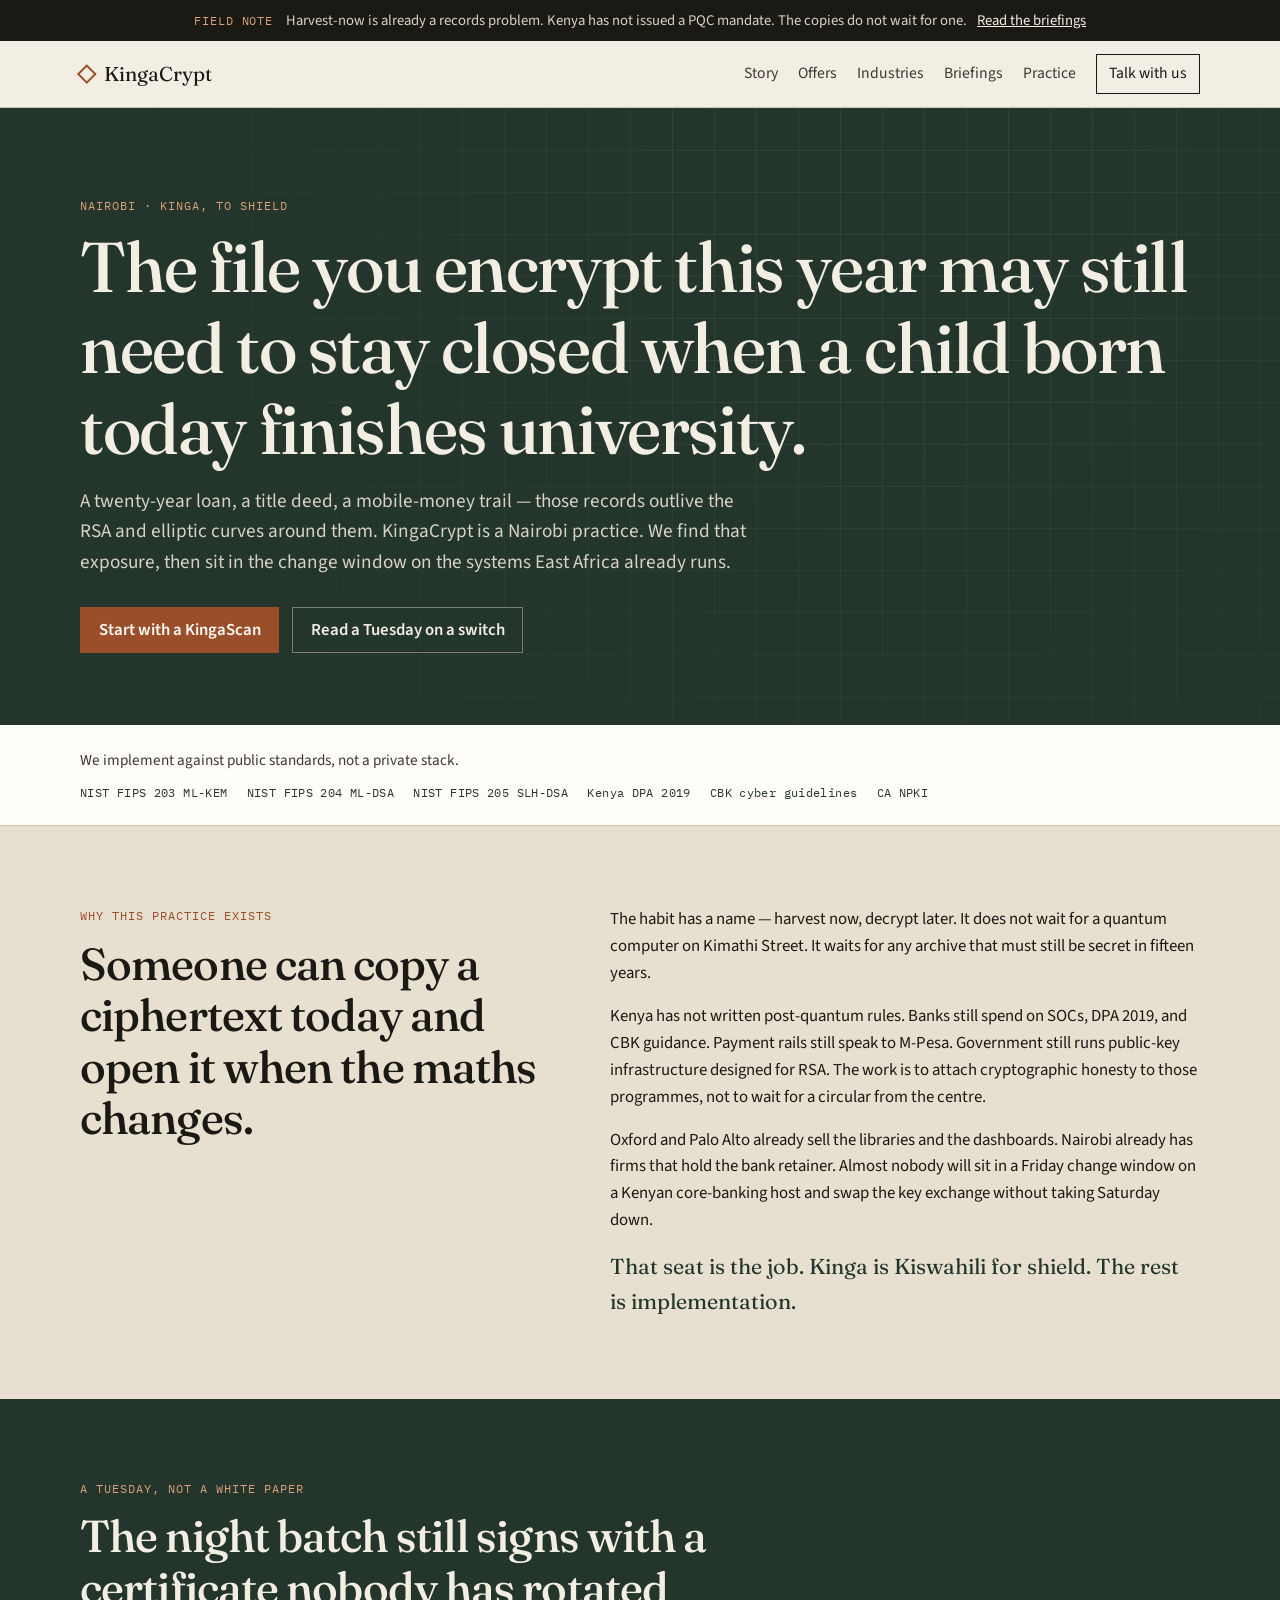
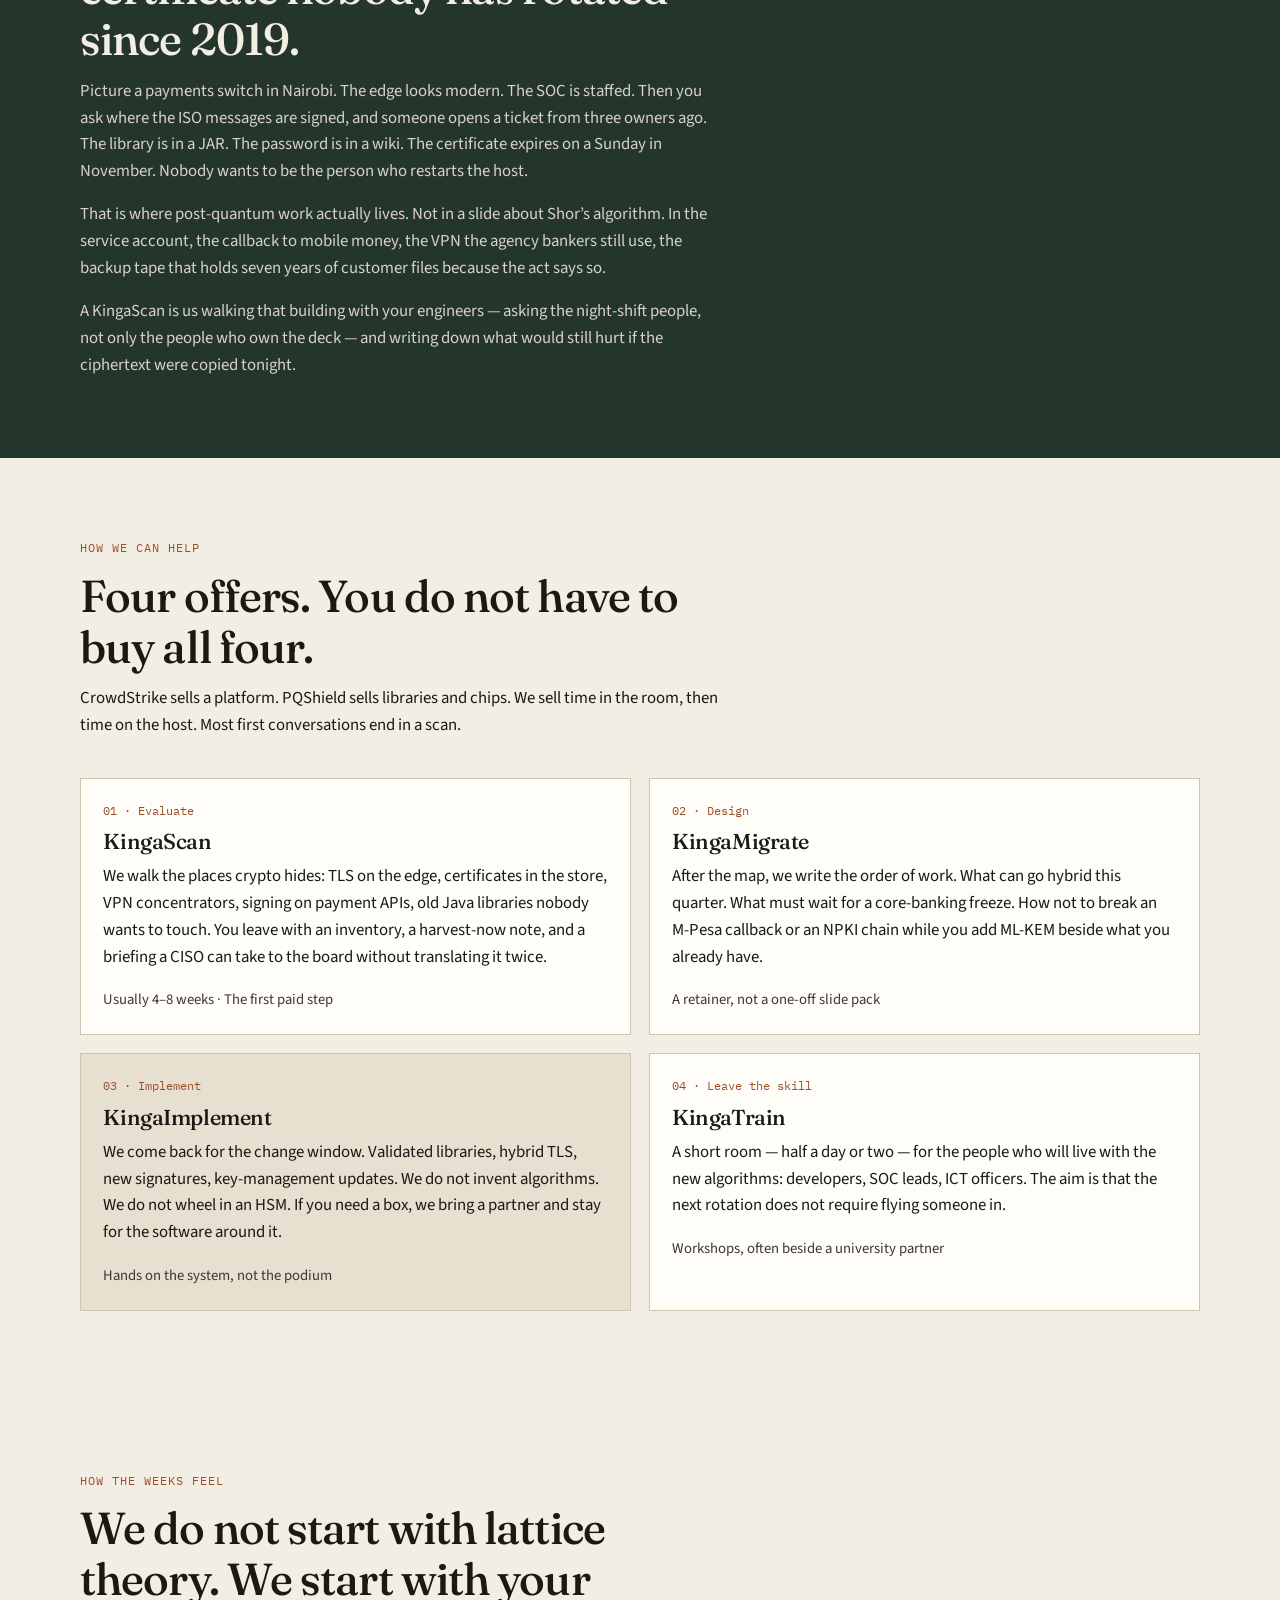
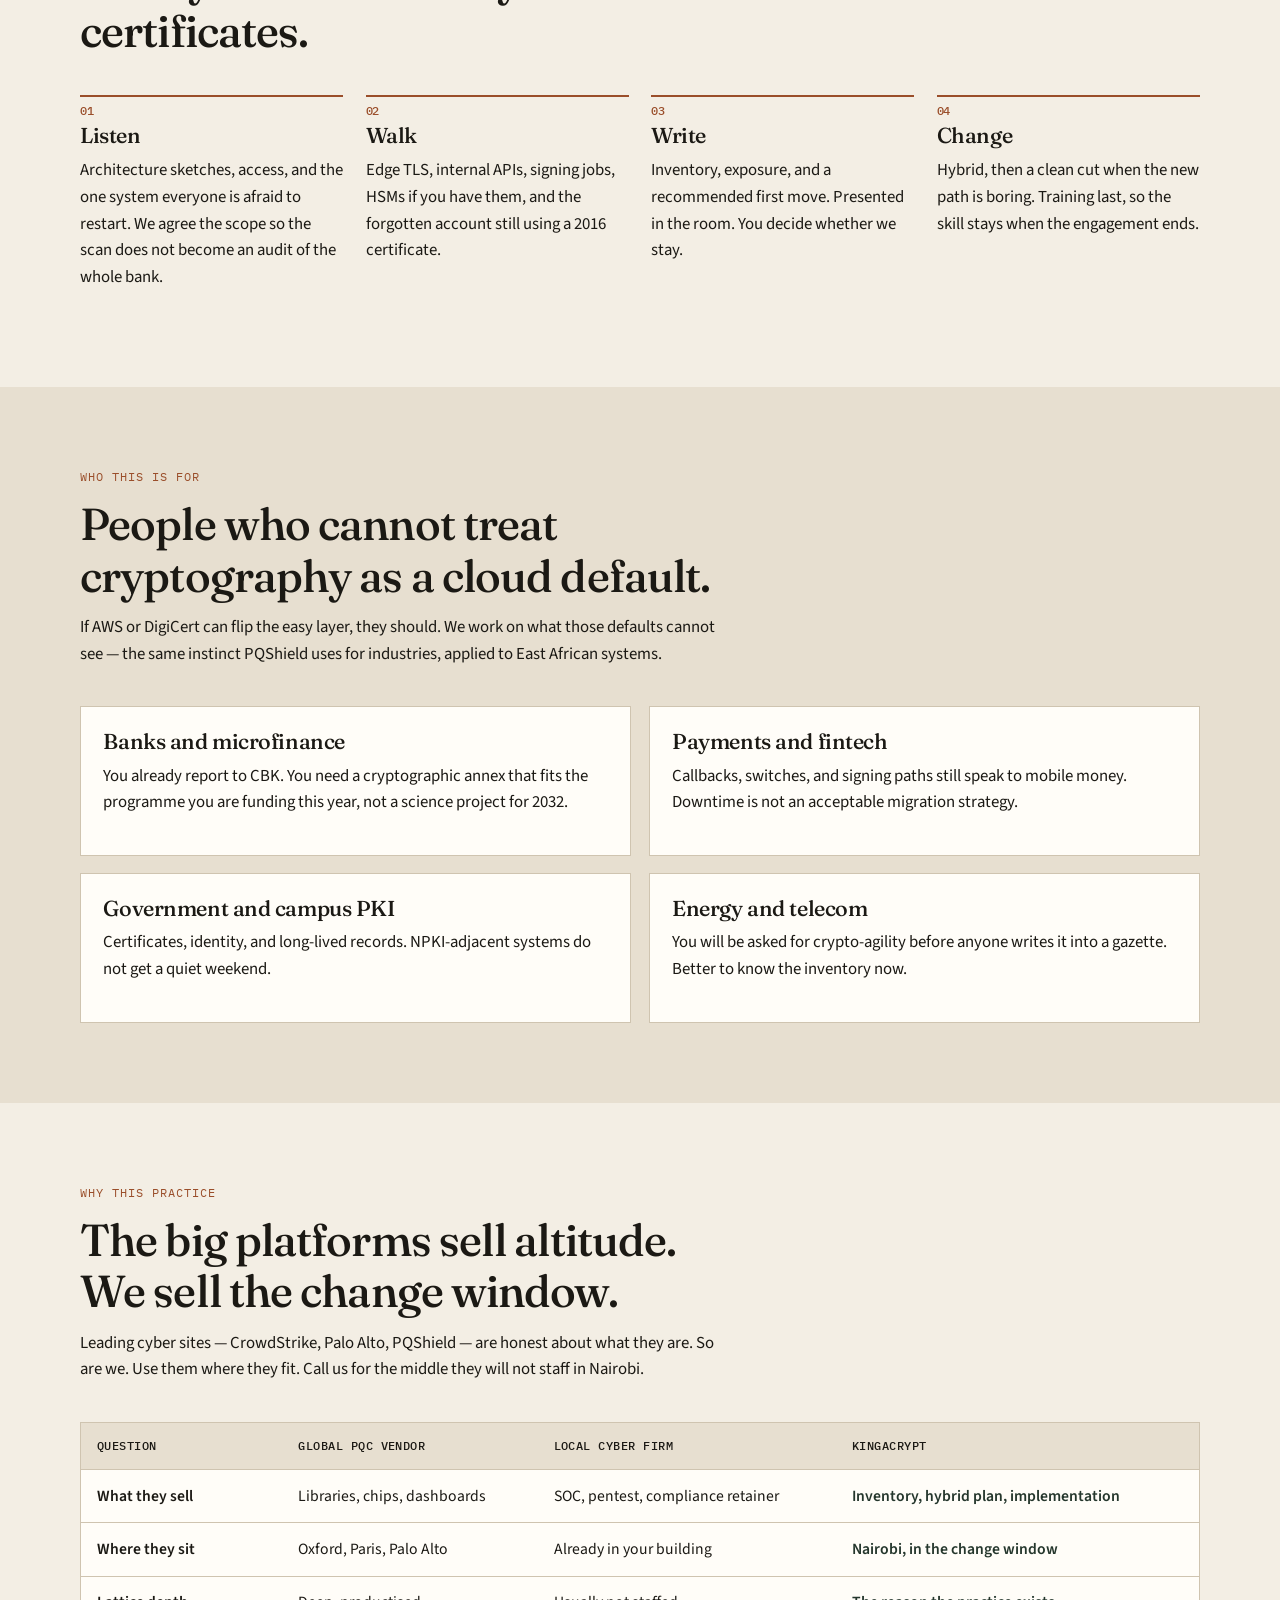
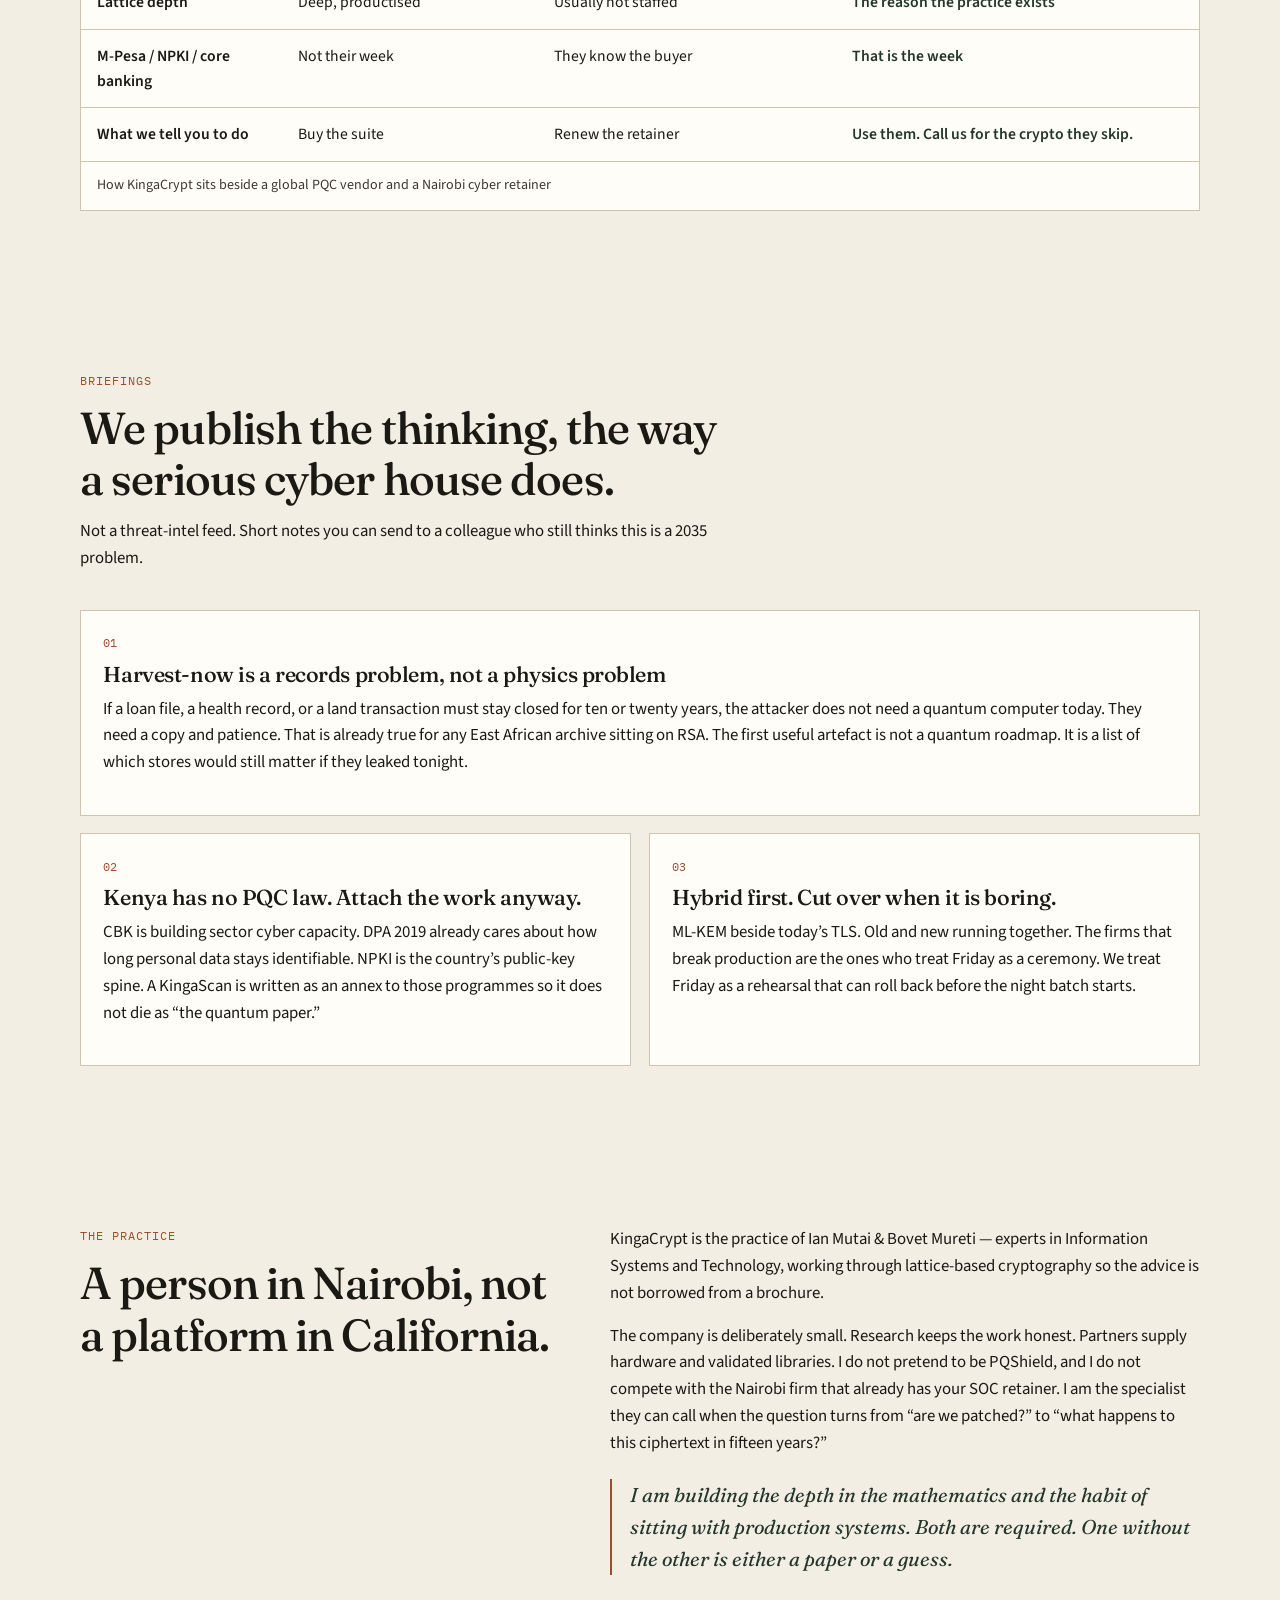
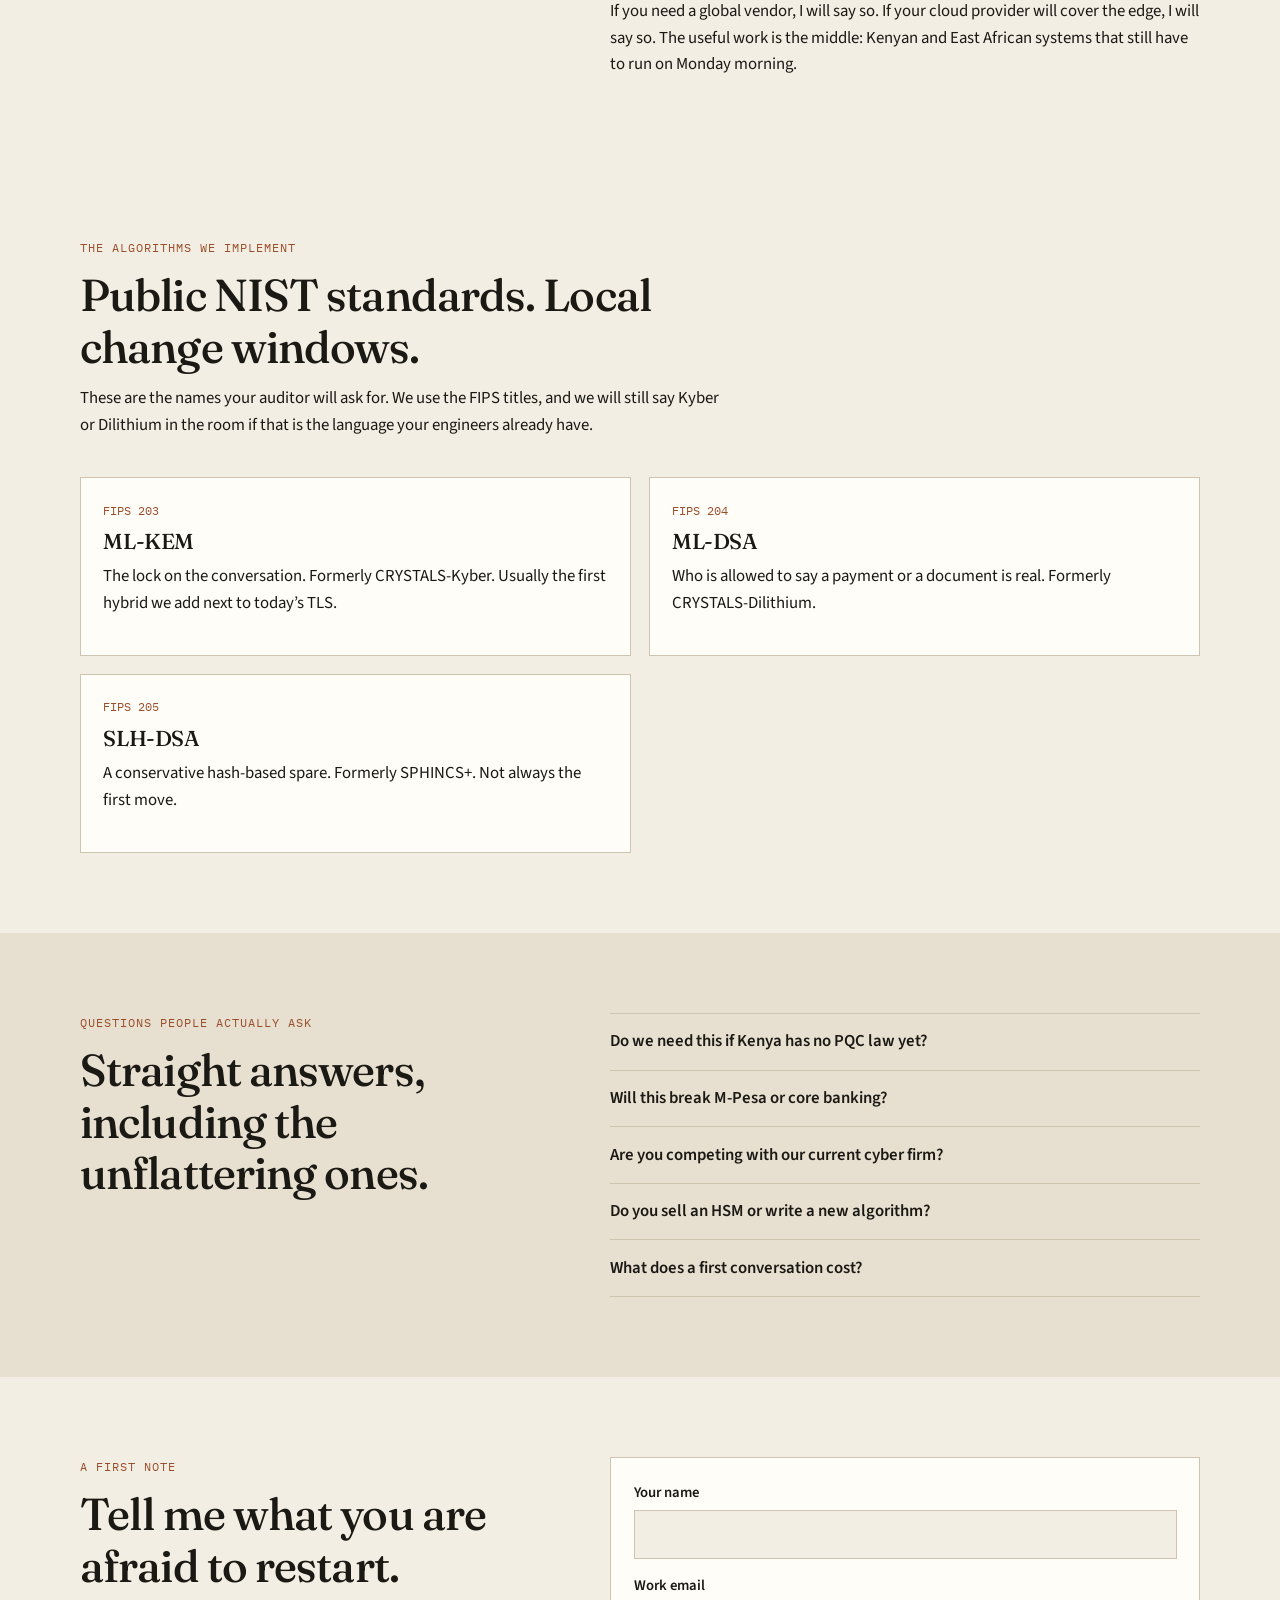
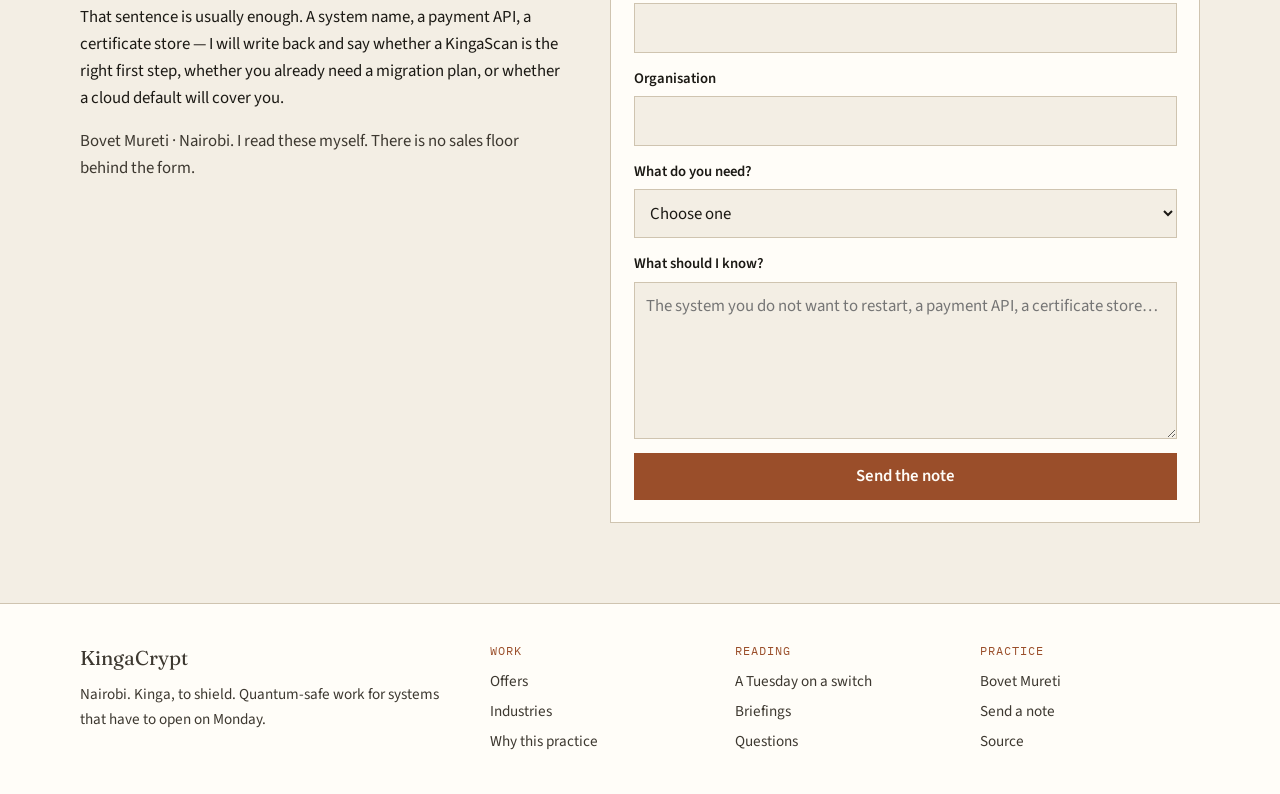
==== commit 66c44d7c: "Update authorship in KingaCrypt description" ====
--- a/public/index.html
+++ b/public/index.html
@@ -412,8 +412,8 @@
           </div>
           <div class="prose">
             <p>
-              KingaCrypt is the practice of Bovet Mureti — a PhD candidate in
-              Information Systems and Technology at USIU-Africa, working
+              KingaCrypt is the practice of Ian Mutai & Bovet Mureti — experts in
+              Information Systems and Technology, working
               through lattice-based cryptography so the advice is not borrowed
               from a brochure.
             </p>
